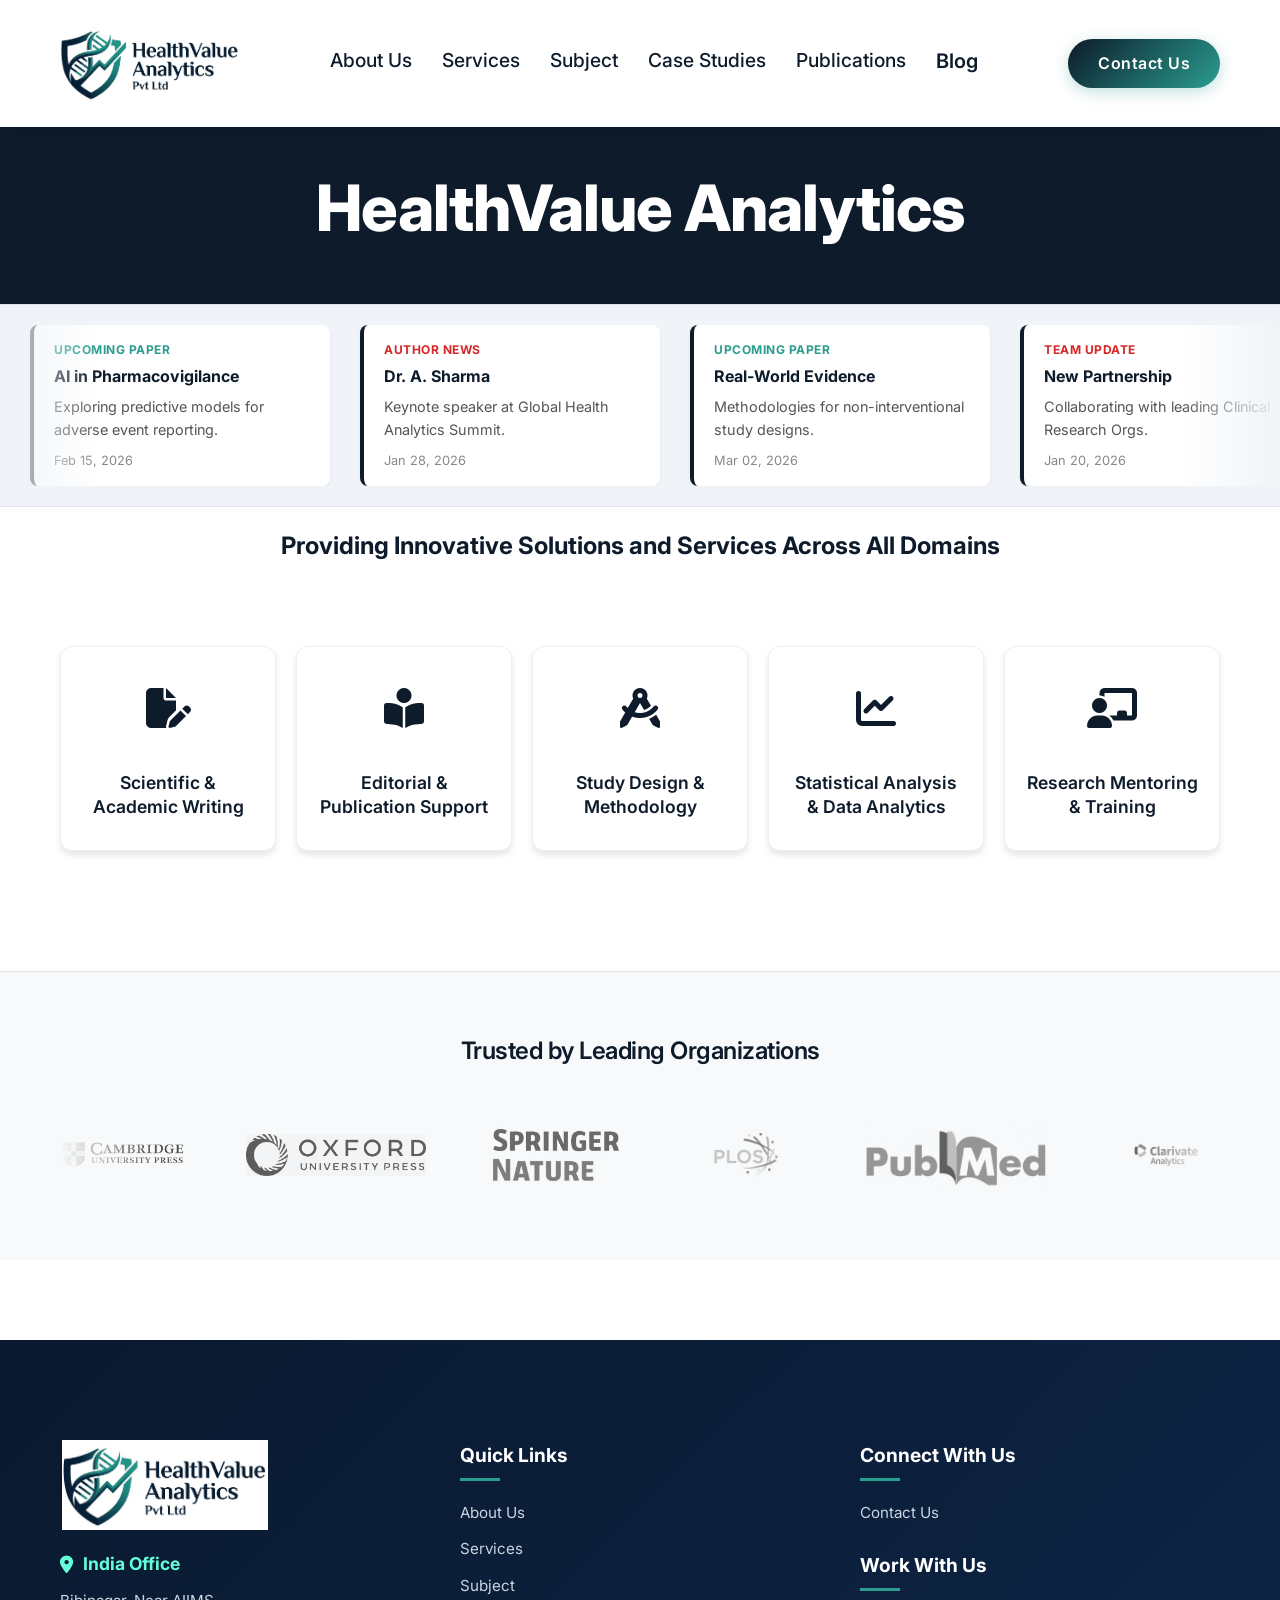
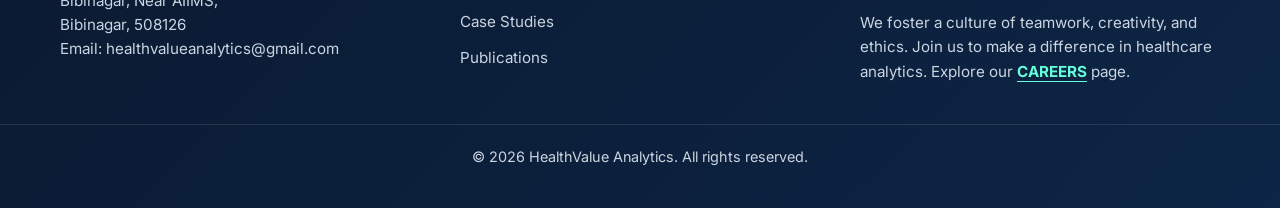
==== index.html @ 7f8b4792 "Initial commit" ====
<!DOCTYPE html>
<html lang="en">
<head>
    <meta charset="UTF-8">
    <meta name="viewport" content="width=device-width, initial-scale=1.0">
    <title>HealthValue Analytics (HVA)</title>
    <link rel="preconnect" href="https://fonts.googleapis.com">
    <link rel="preconnect" href="https://fonts.gstatic.com" crossorigin>
    <link href="https://fonts.googleapis.com/css2?family=Inter:wght@400;500;600;700&display=swap" rel="stylesheet">
    <link rel="stylesheet" href="style.css">
    <!-- Using FontAwesome for icons -->
    <link rel="stylesheet" href="https://cdnjs.cloudflare.com/ajax/libs/font-awesome/6.4.0/css/all.min.css">
</head>
<body>

    <!-- Navigation Bar -->
    <nav class="navbar">
        <div class="container">
            <a href="#" class="logo">
                <img src="logo.png" alt="HealthValue Analytics Pvt Ltd" class="logo-img">
            </a>
            <div class="menu-toggle" id="mobile-menu">
                <span></span>
                <span></span>
                <span></span>
            </div>
            <div class="nav-links">
                <a href="#about-us" id="nav-about">About Us</a>
                <a href="#our-services" id="nav-services">Services</a>
                <a href="#subject-coverage" id="nav-subject">Subject</a>
                <a href="#">Case Studies</a>
                <a href="#">Publications</a>
                <a href="blog.html" class="nav-blog">Blog</a>
            </div>
            <a href="contact.html" class="btn-contact">Contact Us</a>
        </div>
    </nav>

    <!-- Hero Section -->
    <header class="hero">
        <div class="container hero-content">
            <h1>HealthValue Analytics</h1>

        </div>
    </header>

    <!-- Scrolling Updates Marquee -->
    <section class="updates-marquee">
        <div class="marquee-container">
            <div class="marquee-track" id="marquee-track">
                <!-- Items will be dynamically populated by script.js -->
            </div>
        </div>
    </section>

    <!-- Tagline (Moved) -->
    <div class="container" style="text-align: center; margin-top: 20px; margin-bottom: 20px;">
        <h2 class="tagline" style="color: var(--primary-color); font-size: 1.5rem;">Providing Innovative Solutions and Services Across All Domains</h2>
    </div>

    <!-- About Us Section -->
    <section id="about-us" class="about-us">
        <div class="container">
            <div class="about-content">
                <p><strong>HealthValue Analytics</strong> is a leading academic and scientific platform dedicated to advancing excellence in research, healthcare, and evidence-based decision-making. We provide comprehensive writing, editing, and analytical services to researchers, clinicians, academicians, institutions, and industry partners across the globe.</p>
                
                <p>Our mission is to bridge the gap between high-quality research and impactful dissemination. We support the entire research lifecycle—from study conceptualization and protocol development to manuscript preparation, statistical analysis, and successful publication in reputable peer-reviewed journals.</p>
                
                <p>At HealthValue Analytics, we combine scientific rigor with editorial precision. Our multidisciplinary team comprises experienced researchers, medical writers, statisticians, methodologists, and subject-matter experts with strong backgrounds in clinical research, public health, pharmacology, health economics, and biomedical sciences. This enables us to deliver services that are not only technically accurate but also aligned with international ethical, regulatory, and reporting standards.</p>
                
                <p>We are committed to <span class="highlight-text">integrity, transparency, and academic excellence</span>. All our services adhere to globally accepted guidelines such as CONSORT, STROBE, PRISMA, ICMJE, and GCP, ensuring that the work we support meets the highest scientific and ethical benchmarks.</p>

                <h3>What We Do</h3>
                <ul>
                    <li>Academic and scientific writing</li>
                    <li>Manuscript editing and publication support</li>
                    <li>Systematic reviews and meta-analyses</li>
                    <li>Study design, protocol development, and statistical analysis</li>
                    <li>Real-world evidence and health outcomes research</li>
                    <li>Research mentoring and capacity building</li>
                </ul>

                <h3>Our Vision</h3>
                <p>To be a trusted global partner in academic and scientific research, empowering researchers and institutions to generate, communicate, and translate evidence that improves healthcare outcomes and policy.</p>

                <h3>Our Values</h3>
                <ul class="values-list">
                    <li><strong>Scientific Credibility:</strong> Led by experienced researchers and subject-matter experts</li>
                    <li><strong>End-to-End Support:</strong> From study conception to publication and dissemination</li>
                    <li><strong>Global Standards:</strong> Compliance with CONSORT, STROBE, PRISMA, ICMJE, and GCP</li>
                    <li><strong>Customized Solutions:</strong> Tailored services for academia, healthcare, and industry</li>
                    <li><strong>Impact-Driven:</strong> Focused on visibility, quality, and real-world relevance of research</li>
                </ul>

                <p class="closing-statement">HealthValue Analytics stands at the intersection of science, writing, and analytics—transforming data into knowledge and research into meaningful impact.</p>
            </div>
        </div>
    </section>

    </section>

    <!-- Services Section (Hidden by default, reuses about-us styles) -->
    <section id="our-services" class="about-us">
        <div class="container">
            <div class="about-content">
                <p><strong>HealthValue Analytics</strong> delivers integrated scientific, analytical, and editorial solutions to support high-quality research, evidence generation, and impactful dissemination across academia, healthcare, and life sciences.</p>
                
                <hr style="margin: 30px 0; border: 0; border-top: 1px solid #e1e4e8;">

                <h3>Scientific & Academic Writing</h3>
                <ul>
                    <li>Research manuscripts and review articles</li>
                    <li>Systematic reviews and meta-analyses</li>
                    <li>Study protocols, SAPs, and grant writing</li>
                    <li>Abstracts, posters, and presentations</li>
                </ul>

                <hr style="margin: 30px 0; border: 0; border-top: 1px solid #e1e4e8;">

                <h3>Editorial & Publication Support</h3>
                <ul>
                    <li>Scientific and language editing</li>
                    <li>Journal selection and submission support</li>
                    <li>Peer-review response and revisions</li>
                    <li>Compliance with ICMJE, CONSORT, PRISMA, STROBE</li>
                </ul>

                <hr style="margin: 30px 0; border: 0; border-top: 1px solid #e1e4e8;">

                <h3>Study Design & Methodology</h3>
                <ul>
                    <li>RCTs and observational study design</li>
                    <li>Sample size and power calculations</li>
                    <li>CRFs and data collection tools</li>
                    <li>Ethics and regulatory documentation</li>
                </ul>

                <hr style="margin: 30px 0; border: 0; border-top: 1px solid #e1e4e8;">

                <h3>Statistical Analysis & Data Analytics</h3>
                <ul>
                    <li>Clinical and epidemiological analyses</li>
                    <li>Regression, survival, and longitudinal models</li>
                    <li>Data cleaning, validation, and visualization</li>
                    <li>Statistical interpretation and reporting</li>
                </ul>

                <hr style="margin: 30px 0; border: 0; border-top: 1px solid #e1e4e8;">

                <h3>Research Mentoring & Training</h3>
                <ul>
                    <li>Research mentoring and thesis support</li>
                    <li>Academic writing and methodology workshops</li>
                    <li>Statistics and publication strategy training</li>
                </ul>

                <hr style="margin: 30px 0; border: 0; border-top: 1px solid #e1e4e8;">

                <h3>Our Commitment</h3>
                <ul>
                    <li>Scientific rigor and ethical integrity</li>
                    <li>Global standards and regulatory alignment</li>
                    <li>Tailored, client-focused solutions</li>
                    <li>Evidence with real-world impact</li>
                </ul>

                <p class="closing-statement">HealthValue Analytics partners with researchers and organizations to transform data into credible evidence and informed decisions.</p>
            </div>
        </div>
    </section>

    </section>

    <!-- Subject Coverage Section (Hidden by default, reuses about-us styles) -->
    <section id="subject-coverage" class="about-us">
        <div class="container">
            <div class="about-content">
                <p><strong>Across All Disciplines</strong></p>
                <p>HealthValue Analytics offers comprehensive medical, scientific, and technical writing services across a wide spectrum of disciplines. Our expertise spans both medical and non-medical domains, supporting academic, clinical, regulatory, and industry-focused research and documentation needs.</p>
                
                <p>Our team comprises certified scientific and medical writers, statisticians, and subject-matter experts with multidisciplinary backgrounds in life sciences, medicine, engineering, computer science, and emerging technologies. Specialists with deep therapeutic and domain-specific expertise are involved at every stage of the project lifecycle, ensuring scientific accuracy, regulatory compliance, and clarity of communication.</p>

                <hr style="margin: 30px 0; border: 0; border-top: 1px solid #e1e4e8;">

                <h3 style="text-align: center; font-size: 1.8rem; margin-bottom: 40px;">Disciplines We Cover</h3>

                <h3>Life Sciences & Biotechnology</h3>
                <ul>
                    <li>Animal Science</li>
                    <li>Agriculture & Agrotechnology</li>
                    <li>Biotechnology</li>
                    <li>Biomolecular Engineering</li>
                    <li>Bioengineering</li>
                    <li>Biomaterials & Biopolymers</li>
                    <li>Biophysics</li>
                    <li>Biochemistry</li>
                    <li>Cell Biology</li>
                    <li>Genomics & Glycobiology</li>
                    <li>Enzymes & Biocatalysts</li>
                    <li>Protein Engineering & Peptides</li>
                    <li>Tissue Engineering</li>
                    <li>Nanobiotechnology</li>
                    <li>Nutraceuticals</li>
                    <li>Biomonitoring</li>
                </ul>

                <hr style="margin: 30px 0; border: 0; border-top: 1px solid #e1e4e8;">

                <h3>Medical & Clinical Sciences</h3>
                <ul>
                    <li>Medicine & Life Sciences</li>
                    <li>Cardiology & Cardiovascular Biology</li>
                    <li>Cancer Research</li>
                    <li>Neurology & Neuroscience</li>
                    <li>Psychiatry & Psychology</li>
                    <li>Public Health</li>
                    <li>Dermatology</li>
                    <li>Diabetology</li>
                    <li>Gynecology</li>
                    <li>Dentistry</li>
                    <li>Surgery</li>
                    <li>Radiology & Medical Imaging</li>
                    <li>Medical Animation & Imaging Techniques</li>
                </ul>

                <hr style="margin: 30px 0; border: 0; border-top: 1px solid #e1e4e8;">

                <h3>Pharmaceutical & Chemical Sciences</h3>
                <ul>
                    <li>Pharmaceuticals</li>
                    <li>Medicinal & Pharmaceutical Chemistry</li>
                    <li>Medicinal Chemistry</li>
                    <li>Drug Delivery Systems</li>
                    <li>Nuclear Chemistry</li>
                    <li>Cosmeceuticals</li>
                </ul>

                <hr style="margin: 30px 0; border: 0; border-top: 1px solid #e1e4e8;">

                <h3>Engineering & Technology</h3>
                <ul>
                    <li>Biomedical Engineering</li>
                    <li>Chemical Engineering</li>
                    <li>Ceramic Engineering</li>
                    <li>Material Science</li>
                    <li>Molecular Engineering</li>
                    <li>Production Engineering</li>
                    <li>Nuclear Engineering</li>
                    <li>Optics & Electronics</li>
                    <li>Robotics</li>
                    <li>Sensor Technology</li>
                </ul>

                <hr style="margin: 30px 0; border: 0; border-top: 1px solid #e1e4e8;">

                <h3>Computing, Data & Digital Technologies</h3>
                <ul>
                    <li>Computer Science</li>
                    <li>Algorithms</li>
                    <li>Big Data & Hadoop</li>
                    <li>Data Mining</li>
                    <li>Biostatistical Programming</li>
                    <li>Bioinformatics & Biocomputing</li>
                    <li>Cloud Computing</li>
                    <li>Machine Learning</li>
                    <li>Internet of Things (IoT)</li>
                    <li>Augmented Reality</li>
                    <li>E-Learning</li>
                </ul>

                <hr style="margin: 30px 0; border: 0; border-top: 1px solid #e1e4e8;">

                <h3>Environmental, Food & Forensic Sciences</h3>
                <ul>
                    <li>Environmental Science</li>
                    <li>Food Science & Food Processing</li>
                    <li>Forensics</li>
                </ul>
            </div>
        </div>
    </section>

    <!-- Services Section (Grid) -->
    <section class="services">
        <div class="container">
            <div class="services-grid" id="services-grid">
                <!-- Card 1 -->
                <div class="service-card" data-service="1">
                    <div class="icon-box">
                        <i class="fa-solid fa-file-pen"></i>
                    </div>
                    <h3>Scientific & Academic Writing</h3>
                </div>
                <!-- Card 2 -->
                <div class="service-card" data-service="2">
                    <div class="icon-box">
                        <i class="fa-solid fa-book-open-reader"></i>
                    </div>
                    <h3>Editorial & Publication Support</h3>
                </div>
                <!-- Card 3 -->
                <div class="service-card" data-service="3">
                    <div class="icon-box">
                        <i class="fa-solid fa-compass-drafting"></i>
                    </div>
                    <h3>Study Design & Methodology</h3>
                </div>
                <!-- Card 4 -->
                <div class="service-card" data-service="4">
                    <div class="icon-box">
                        <i class="fa-solid fa-chart-line"></i>
                    </div>
                    <h3>Statistical Analysis & Data Analytics</h3>
                </div>
                <!-- Card 5 -->
                <div class="service-card" data-service="5">
                    <div class="icon-box">
                        <i class="fa-solid fa-chalkboard-user"></i>
                    </div>
                    <h3>Research Mentoring & Training</h3>
                </div>
            </div>

            <!-- Service Details Section (Expandable) -->
            <div id="service-details-container" class="service-details-container">
                <div class="service-content-wrapper" id="service-content">
                    <!-- Content will be injected here via JavaScript -->
                    <div class="placeholder-text">Select a service above to view details.</div>
                </div>
            </div>
        </div>
    </section>





    <!-- Partners & Collaborators Marquee -->
    <section class="partners-marquee">
        <div class="container">
            <h3>Trusted by Leading Organizations</h3>
            <div class="partners-container">
                <div class="partners-track">
                    <!-- Original Set -->
                    <div class="partner-logo"><img src="partners/partner_01.jpg" alt="Partner 1"></div>
                    <div class="partner-logo"><img src="partners/partner_02.jpg" alt="Partner 2"></div>
                    <div class="partner-logo"><img src="partners/partner_03.jpg" alt="Partner 3"></div>
                    <div class="partner-logo"><img src="partners/partner_04.jpg" alt="Partner 4"></div>
                    <div class="partner-logo"><img src="partners/partner_05.png" alt="Partner 5"></div>
                    <div class="partner-logo"><img src="partners/partner_06.jpg" alt="Partner 6"></div>
                    <div class="partner-logo"><img src="partners/partner_07.png" alt="Partner 7"></div>
                    <div class="partner-logo"><img src="partners/partner_08.jpg" alt="Partner 8"></div>
                    <div class="partner-logo"><img src="partners/partner_09.jpg" alt="Partner 9"></div>
                    <div class="partner-logo"><img src="partners/partner_10.png" alt="Partner 10"></div>
                    <div class="partner-logo"><img src="partners/partner_11.png" alt="Partner 11"></div>
                    <div class="partner-logo"><img src="partners/partner_12.png" alt="Partner 12"></div>
                    <div class="partner-logo"><img src="partners/partner_13.jpg" alt="Partner 13"></div>
                    <div class="partner-logo"><img src="partners/partner_14.jpg" alt="Partner 14"></div>
                    
                    <!-- Duplicated Set for Infinite Scroll -->
                    <div class="partner-logo"><img src="partners/partner_01.jpg" alt="Partner 1"></div>
                    <div class="partner-logo"><img src="partners/partner_02.jpg" alt="Partner 2"></div>
                    <div class="partner-logo"><img src="partners/partner_03.jpg" alt="Partner 3"></div>
                    <div class="partner-logo"><img src="partners/partner_04.jpg" alt="Partner 4"></div>
                    <div class="partner-logo"><img src="partners/partner_05.png" alt="Partner 5"></div>
                    <div class="partner-logo"><img src="partners/partner_06.jpg" alt="Partner 6"></div>
                    <div class="partner-logo"><img src="partners/partner_07.png" alt="Partner 7"></div>
                    <div class="partner-logo"><img src="partners/partner_08.jpg" alt="Partner 8"></div>
                    <div class="partner-logo"><img src="partners/partner_09.jpg" alt="Partner 9"></div>
                    <div class="partner-logo"><img src="partners/partner_10.png" alt="Partner 10"></div>
                    <div class="partner-logo"><img src="partners/partner_11.png" alt="Partner 11"></div>
                    <div class="partner-logo"><img src="partners/partner_12.png" alt="Partner 12"></div>
                    <div class="partner-logo"><img src="partners/partner_13.jpg" alt="Partner 13"></div>
                    <div class="partner-logo"><img src="partners/partner_14.jpg" alt="Partner 14"></div>
                </div>
            </div>
        </div>
    </section>

    <!-- Footer Section (Simplified) -->
    <footer class="footer" id="contact-info">
        <div class="container footer-grid">
            <!-- Column 1: Company Info -->
            <div class="footer-col">
                <div class="footer-logo">
                    <img src="logo.png" alt="HealthValue Analytics Pvt Ltd" class="logo-img-footer">
                </div>
                <div class="office-info">
                    <h4><i class="fa-solid fa-location-dot"></i> India Office</h4>
                    <p>
                        Bibinagar, Near AIIMS,<br>
                        Bibinagar, 508126<br>
                        Email: <a href="mailto:healthvalueanalytics@gmail.com" class="footer-email">healthvalueanalytics@gmail.com</a>
                    </p>
                </div>
            </div>

            <!-- Column 2: Quick Links -->
            <div class="footer-col">
                <h3>Quick Links</h3>
                <ul class="footer-links">
                    <li><a href="#about-us">About Us</a></li>
                    <li><a href="#our-services">Services</a></li>
                    <li><a href="#subject-coverage">Subject</a></li>
                    <li><a href="#">Case Studies</a></li>
                    <li><a href="#">Publications</a></li>
                </ul>
            </div>

            <!-- Column 3: Connect -->
            <div class="footer-col">
                <h3>Connect With Us</h3>
                <ul class="footer-links">
                    <li><a href="contact.html">Contact Us</a></li>
                </ul>
                <div class="work-with-us">
                    <h3>Work With Us</h3>
                    <p>
                        We foster a culture of teamwork, creativity, and ethics. Join us to make a difference in healthcare analytics.
                        Explore our <a href="careers.html" class="career-link">CAREERS</a> page.
                    </p>
                </div>
            </div>
        </div>
        <div class="footer-bottom">
            <p>&copy; 2026 HealthValue Analytics. All rights reserved.</p>
        </div>
    </footer>

    <!-- Enquiry Modal -->
    <div id="enquire-modal" class="modal-overlay">
        <div class="modal-content">
            <button class="modal-close"><i class="fa-solid fa-xmark"></i></button>
            <h2>Send Us Your Enquiry</h2>
            <form id="enquiry-form">
                <div class="form-row">
                    <input type="text" placeholder="Full Name" required>
                    <input type="email" placeholder="Email Address" required>
                </div>
                <div class="form-row">
                    <input type="tel" placeholder="Phone">
                    <input type="text" placeholder="Subject">
                </div>
                <textarea placeholder="Your Message" rows="5" required></textarea>
                <button type="submit" class="btn-submit">Send Message</button>
            </form>
        </div>
    </div>

    <script src="script.js"></script>
</body>
</html>
---- style.css ----
html {
    scroll-behavior: smooth;
}

:root {
    --primary-color: #0d1b2a; /* Dark Navy Blue */
    --secondary-color: #1b263b; /* Lighter Navy */
    --accent-color: #415a77; /* Soft Blue Grey */
    --highlight-color: #778da9; /* Light Blue Grey */
    --light-bg: #e0e1dd; /* Off-White/Grey */
    --white: #ffffff;
    --text-dark: #333333;
    --text-light: #f0f0f0;
    --shadow: 0 4px 6px rgba(0, 0, 0, 0.1);
    --shadow-hover: 0 10px 15px rgba(0, 0, 0, 0.15);
    --transition: all 0.3s ease;
}

* {
    margin: 0;
    padding: 0;
    box-sizing: border-box;
}

html {
    scroll-behavior: smooth;
}

body {
    font-family: 'Inter', sans-serif;
    background-color: var(--white);
    color: var(--text-dark);
    line-height: 1.6;
}

.container {
    max-width: 1200px;
    margin: 0 auto;
    padding: 0 20px;
}

/* Navbar */
.navbar {
    background-color: rgba(255, 255, 255, 0.95); /* Slight transparency */
    backdrop-filter: blur(10px); /* Glassmorphism effect */
    padding: 1.5rem 0; /* More spacious */
    box-shadow: 0 4px 20px rgba(0,0,0,0.05); /* Softer, deeper shadow */
    position: sticky; /* Keep sticky for easy navigation access */
    top: 0;
    z-index: 1000;
}

.navbar .container {
    display: flex;
    justify-content: space-between;
    align-items: center;
}

.logo {
    display: flex;
    align-items: center;
    padding: 0;
    /* height: 60px; Removed fixed height for new logo */
    /* overflow: hidden; Removed overflow for new logo */
}

.logo-img {
    height: auto;
    width: 180px; /* Width set to 180px as requested */
    object-fit: contain;
    /* transform: scale(1.35); Removed scale for new logo */
    /* transform-origin: center; */
}

.nav-links {
    display: flex;
    gap: 30px;
}

.nav-links a {
    text-decoration: none;
    color: var(--primary-color);
    font-weight: 500;
    font-size: 1.2rem; /* Increased size for all */
    transition: var(--transition);
    position: relative;
    padding-bottom: 5px;
}

.nav-links a::after {
    content: '';
    position: absolute;
    width: 0;
    height: 2px;
    bottom: 0;
    left: 0;
    background-color: #2a9d8f; /* Teal accent */
    transition: width 0.3s ease;
}

.nav-links a:hover {
    color: #2a9d8f;
}

.nav-links a:hover::after {
    width: 100%;
}

.nav-links .nav-blog {
    font-size: 1.25rem;
    font-weight: 600;
}

.btn-contact {
    background: linear-gradient(135deg, var(--primary-color) 0%, #2a9d8f 100%);
    color: var(--white);
    padding: 12px 30px;
    border-radius: 50px;
    text-decoration: none;
    font-weight: 600;
    transition: all 0.3s ease;
    box-shadow: 0 4px 15px rgba(42, 157, 143, 0.3);
    letter-spacing: 0.5px;
}


.btn-contact:hover {
    transform: translateY(-2px);
    box-shadow: 0 8px 25px rgba(42, 157, 143, 0.4);
    filter: brightness(1.1);
}

/* Mobile Menu Toggle */
.menu-toggle {
    display: none;
    flex-direction: column;
    justify-content: space-between;
    width: 30px;
    height: 21px;
    cursor: pointer;
    z-index: 1001;
}

.menu-toggle span {
    display: block;
    height: 3px;
    width: 100%;
    background-color: var(--primary-color);
    border-radius: 3px;
    transition: all 0.3s ease;
}

/* Mobile Nav Styles */
@media (max-width: 768px) {
    .menu-toggle {
        display: flex;
    }

    .nav-links {
        position: absolute;
        top: 100%;
        left: 0;
        width: 100%;
        background-color: rgba(255, 255, 255, 0.98);
        flex-direction: column;
        align-items: center;
        padding: 20px 0;
        box-shadow: 0 10px 20px rgba(0,0,0,0.1);
        clip-path: polygon(0 0, 100% 0, 100% 0, 0 0); /* Hidden by default */
        transition: clip-path 0.4s ease-in-out;
        gap: 20px;
    }

    .nav-links.active {
        clip-path: polygon(0 0, 100% 0, 100% 100%, 0 100%); /* Visible */
    }

    .nav-links a {
        font-size: 1.1rem;
    }

    .navbar .btn-contact {
        display: none; /* Hide button in header, maybe move inside menu if needed, or keep. For now hiding to save space optionally, or we can keep it. Let's keep it visible but maybe smaller? actually usually simple is better. Let's hide it in header and rely on a link in menu or just keep simple. Wait, user probably wants it. Let's keep it but maybe position differently or just let flex handle it. */
        /* Actually, in mobile view, often the CTA is kept or moved. Let's just adjust flex. */
        display: none; 
    }
    
    /* Add CTA inside menu for mobile if needed, or just let user scroll to footer. 
       Let's actually MAKE IT VISIBLE in the menu. We will need to add it to HTML in the menu part or just styling.
       For now, let's keep simple: Standard links in menu. */
}

/* Hero Section */
.hero {
    background-color: var(--primary-color);
    color: var(--white);
    padding: 30px 0 30px;
    text-align: center;
}

.hero-content {
    display: flex;
    flex-direction: column;
    gap: 10px;
}

.hero h1 {
    font-size: 4rem; /* Larger main title */
    font-weight: 800;
    margin-bottom: 15px; /* Space between title and subtitle */
    letter-spacing: -1px;
}

.hero .tagline {
    font-size: 1.5rem; /* Smaller subtitle */
    font-weight: 400; /* Lighter weight */
    text-align: center;
    color: var(--highlight-color); /* Lighter color for hierarchy */
    max-width: 800px;
    margin: 0 auto;
}

/* Services Section */
.services {
    padding: 60px 0 80px;
    background-color: var(--white);
    /* margin-top: -50px; Removed overlap for cleaner interactive flow */
}

.services-grid {
    display: grid;
    grid-template-columns: repeat(5, 1fr);
    gap: 20px;
    margin-bottom: 40px;
}

.service-card {
    background-color: var(--white);
    padding: 30px 20px;
    border-radius: 12px;
    box-shadow: var(--shadow);
    text-align: center;
    transition: var(--transition);
    border: 1px solid #f0f0f0;
    display: flex;
    flex-direction: column;
    align-items: center;
    gap: 20px;
    cursor: pointer;
    position: relative;
    overflow: hidden;
}

.service-card:hover {
    transform: translateY(-5px);
    box-shadow: var(--shadow-hover);
    border-color: var(--accent-color);
}

/* Active State */
.service-card.active {
    background-color: var(--primary-color);
    color: var(--white);
    transform: translateY(-5px);
    box-shadow: var(--shadow-hover);
    border-color: var(--primary-color);
}

.service-card.active .icon-box {
    color: var(--white);
}

.service-card.active h3 {
    color: var(--white);
}

/* Triangle indicator for active card */
.service-card.active::after {
    content: '';
    position: absolute;
    bottom: -10px;
    left: 50%;
    transform: translateX(-50%);
    border-width: 10px 10px 0;
    border-style: solid;
    border-color: var(--primary-color) transparent transparent transparent;
    display: block;
}

.icon-box {
    font-size: 2.5rem;
    color: var(--primary-color);
    margin-bottom: 10px;
    transition: var(--transition);
}

.service-card h3 {
    font-size: 1.1rem;
    font-weight: 600;
    color: var(--primary-color);
    line-height: 1.4;
    transition: var(--transition);
}

/* Service Details Section */
.service-details-container {
    background-color: #f8f9fa;
    border-radius: 15px;
    overflow: hidden;
    max-height: 0;
    opacity: 0;
    transition: all 0.5s ease-in-out;
    box-shadow: inset 0 2px 6px rgba(0,0,0,0.05);
}

.service-details-container.open {
    max-height: 800px; /* Arbitrary large height to allow expansion */
    opacity: 1;
    margin-top: 20px;
    padding: 40px;
    border: 1px solid #e0e0e0;
}

.service-content-wrapper {
    transition: opacity 0.3s ease;
}

.details-inner {
    text-align: center;
    max-width: 800px;
    margin: 0 auto;
}

.details-inner h2 {
    font-size: 2rem;
    color: var(--primary-color);
    margin-bottom: 20px;
}

.details-inner p {
    font-size: 1.1rem;
    color: #555;
    margin-bottom: 30px;
    line-height: 1.8;
}

.feature-list {
    list-style: none;
    display: grid;
    grid-template-columns: repeat(2, 1fr); /* 2 columns for list */
    gap: 15px;
    text-align: left;
    margin: 0 auto 40px;
    max-width: 700px;
}

.feature-list li {
    font-size: 1rem;
    color: var(--text-dark);
    display: flex;
    align-items: center;
    gap: 10px;
}

.feature-list li i {
    color: #2a9d8f; /* Teal/Green for checks */
    font-size: 1.2rem;
}

.btn-enquire {
    display: inline-block;
    background-color: var(--primary-color);
    color: var(--white);
    padding: 15px 40px;
    font-size: 1.1rem;
    font-weight: 600;
    border-radius: 50px;
    text-decoration: none;
    transition: var(--transition);
    box-shadow: 0 4px 10px rgba(13, 27, 42, 0.3);
}

.btn-enquire:hover {
    background-color: #2a9d8f; /* Teal on hover */
    transform: translateY(-3px);
    box-shadow: 0 6px 15px rgba(42, 157, 143, 0.4);
}

.placeholder-text {
    text-align: center;
    color: #999;
    font-size: 1.2rem;
    padding: 20px;
    font-style: italic;
}

/* Responsive Design */
@media (max-width: 1024px) {
    .services-grid {
        grid-template-columns: repeat(3, 1fr);
    }
}

@media (max-width: 768px) {
    .services-grid {
        grid-template-columns: repeat(2, 1fr);
    }

    .feature-list {
        grid-template-columns: 1fr;
    }

    .service-details-container.open {
        padding: 30px 20px;
    }
}

@media (max-width: 480px) {
    .services-grid {
        grid-template-columns: 1fr;
    }
    
    .hero .tagline {
        font-size: 1.5rem;
    }
    
    .details-inner h2 {
        font-size: 1.5rem;
    }
}

/* Scrolling Updates Marquee */
.updates-marquee {
    background-color: #f0f4f8; /* Light distinct background */
    padding: 20px 0;
    overflow: hidden;
    border-top: 1px solid #e1e4e8;
    border-bottom: 1px solid #e1e4e8;
    position: relative;
    /* margin-top managed by footer top margin, but keeping section flow natural */
}

.marquee-container {
    max-width: 100%;
    margin: 0 auto;
    overflow: hidden;
    white-space: nowrap;
    position: relative;
}

.marquee-container::before,
.marquee-container::after {
    /* Fades on the edges */
    content: '';
    position: absolute;
    top: 0;
    height: 100%;
    width: 100px;
    z-index: 2;
    pointer-events: none;
}

.marquee-container::before {
    left: 0;
    background: linear-gradient(to right, #f0f4f8, transparent);
}

.marquee-container::after {
    right: 0;
    background: linear-gradient(to left, #f0f4f8, transparent);
}

.marquee-track {
    display: inline-flex;
    gap: 30px;
    animation: scroll-left 25s linear infinite;
    padding-left: 30px; /* Initial offset */
}

.marquee-track:hover {
    animation-play-state: paused; /* Pause on hover */
}

@keyframes scroll-left {
    0% {
        transform: translateX(0);
    }
    100% {
        /* Move by 50% because content is duplicated, creating seamless loop */
        /* Exact calculation depends on width, but -50% of track width usually works if items are identical halves */
        /* Alternatively, moving by a fixed visual chunk. simpler is usually -50% if duplicated 1x */
        transform: translateX(-50%);
    }
}

.update-card {
    background-color: var(--white);
    padding: 15px 20px;
    border-radius: 8px;
    box-shadow: 0 2px 4px rgba(0,0,0,0.05);
    min-width: 300px;
    text-decoration: none;
    color: var(--text-dark);
    display: flex;
    flex-direction: column;
    gap: 5px;
    transition: transform 0.2s, box-shadow 0.2s;
    border-left: 4px solid var(--primary-color);
}

.update-card:hover {
    transform: translateY(-2px);
    box-shadow: 0 4px 8px rgba(0,0,0,0.1);
    background-color: #fff;
}

.update-type {
    font-size: 0.75rem;
    font-weight: 700;
    text-transform: uppercase;
    letter-spacing: 0.5px;
}

.update-type.paper {
    color: #2a9d8f;
}

.update-type.news {
    color: #d62828; /* Different color for news */
}

.update-card h4 {
    font-size: 1rem;
    font-weight: 700;
    color: var(--primary-color);
    margin: 0;
    white-space: normal; /* Allow title to wrap if needed, though card is wide */
}

.update-card p {
    font-size: 0.9rem;
    color: #555;
    margin: 0;
    white-space: normal;
    display: -webkit-box;
    -webkit-line-clamp: 2; /* Limit description lines */
    line-clamp: 2; /* Standard property */
    -webkit-box-orient: vertical;
    overflow: hidden;
}

.update-date {
    font-size: 0.8rem;
    color: #888;
    margin-top: 5px;
}

/* Enquiry Modal */
.modal-overlay {
    position: fixed;
    top: 0;
    left: 0;
    width: 100%;
    height: 100%;
    background-color: rgba(0, 0, 0, 0.6); /* Semi-transparent backdrop */
    z-index: 2000; /* Above everything */
    display: flex;
    justify-content: center;
    align-items: center;
    opacity: 0;
    visibility: hidden;
    transition: all 0.3s ease;
}

.modal-overlay.open {
    opacity: 1;
    visibility: visible;
}

.modal-content {
    background-color: var(--white);
    padding: 40px;
    border-radius: 12px;
    width: 90%;
    max-width: 700px;
    position: relative;
    transform: translateY(20px);
    transition: transform 0.3s ease;
    box-shadow: 0 10px 25px rgba(0,0,0,0.2);
}

.modal-overlay.open .modal-content {
    transform: translateY(0);
}

.modal-close {
    position: absolute;
    top: 15px;
    right: 20px;
    background: none;
    border: none;
    font-size: 1.5rem;
    color: #888;
    cursor: pointer;
    transition: color 0.3s;
}

.modal-close:hover {
    color: var(--primary-color);
}

.modal-content h2 {
    color: var(--primary-color);
    font-size: 2rem;
    margin-bottom: 30px;
    text-align: center;
    font-weight: 800;
}

.enquiry-form {
    display: flex;
    flex-direction: column;
    gap: 20px;
}

.form-row {
    display: grid;
    grid-template-columns: 1fr 1fr;
    gap: 20px;
    margin-bottom: 20px;
}

input, textarea {
    width: 100%;
    padding: 12px 15px;
    border: 1px solid #ddd;
    border-radius: 6px;
    font-size: 1rem;
    font-family: inherit;
    outline: none;
    transition: border-color 0.3s;
}

input:focus, textarea:focus {
    border-color: #2a9d8f; /* Focus color */
}

input::placeholder, textarea::placeholder {
    color: #999;
}

.btn-submit {
    background-color: #0e7490; /* Teal/Blue */
    color: white;
    padding: 12px 30px;
    border: none;
    border-radius: 50px;
    font-size: 1.1rem;
    font-weight: 600;
    cursor: pointer;
    transition: background-color 0.3s;
    margin-top: 10px;
    display: inline-block;
}

.btn-submit:hover {
    background-color: #155e75;
}

/* Modal Responsive */
@media (max-width: 768px) {
    .form-row {
        grid-template-columns: 1fr;
        gap: 15px;
        margin-bottom: 15px;
    }
    
    .modal-content {
        padding: 30px 20px;
    }
    
    .modal-content h2 {
        font-size: 1.5rem;
    }
}
.footer {
    background: linear-gradient(135deg, #0a192f 0%, #0d2546 100%); /* Deep Navy Gradient */
    color: var(--white);
    padding: 60px 0 20px; /* Reduced bottom padding */
    margin-top: 80px;
    font-size: 0.95rem;
}

.footer-grid {
    display: grid;
    grid-template-columns: repeat(3, 1fr);
    gap: 40px;
}

.footer-col h3 {
    font-size: 1.2rem;
    margin-bottom: 20px;
    position: relative;
    padding-bottom: 10px;
    color: var(--white);
}

.footer-col h3::after {
    content: '';
    position: absolute;
    left: 0;
    bottom: 0;
    width: 40px;
    height: 3px;
    background-color: #2a9d8f; /* Teal accent */
}

.footer-logo {
    margin-bottom: 20px;
}

.logo-img-footer {
    height: 90px;
    width: auto;
    object-fit: contain;
    margin-left: 0; 
    transform: translateX(-75px); /* Adjusted left shift */
}

.office-info h4 {
    color: #64ffda; /* Teal highlight */
    margin-bottom: 10px;
    display: flex;
    align-items: center;
    gap: 10px;
    font-size: 1.1rem;
}

.office-info p, .office-info .footer-email {
    line-height: 1.6;
    color: #cbd5e1; /* Light grey text */
    text-decoration: none;
}

.footer-links {
    list-style: none;
}

.footer-links li {
    margin-bottom: 12px;
}

.footer-links a {
    color: #cbd5e1;
    text-decoration: none;
    transition: var(--transition);
    display: inline-block;
}

.footer-links a:hover {
    color: #64ffda;
    transform: translateX(5px);
}

.work-with-us {
    margin-top: 25px;
}

.work-with-us p {
    color: #cbd5e1;
    line-height: 1.6;
}

.career-link {
    color: #64ffda;
    font-weight: 700;
    text-decoration: none;
    border-bottom: 1px solid #64ffda;
    transition: var(--transition);
}

.career-link:hover {
    color: var(--white);
    border-color: var(--white);
}

/* Footer Responsive */
@media (max-width: 768px) {
    .footer-grid {
        grid-template-columns: 1fr;
        text-align: center;
        gap: 40px;
    }
    
    .footer-col h3::after {
        left: 50%;
        transform: translateX(-50%);
    }

    .office-info h4 {
        justify-content: center;
    }
}

/* Partners Marquee Section */
.partners-marquee {
    padding: 60px 0;
    background-color: #f8f9fa;
    border-top: 1px solid #e1e4e8;
    overflow: hidden;
}

.partners-marquee h3 {
    text-align: center;
    margin-bottom: 40px;
    font-size: 1.5rem;
    color: var(--primary-color);
    font-weight: 600;
    letter-spacing: -0.5px;
}

.partners-container {
    width: 100%;
    overflow: hidden;
    position: relative;
}

.partners-container::before,
.partners-container::after {
    content: "";
    position: absolute;
    top: 0;
    width: 100px; /* Fade width */
    height: 100%;
    z-index: 2;
    pointer-events: none;
}

.partners-container::before {
    left: 0;
    background: linear-gradient(to right, #f8f9fa, transparent);
}

.partners-container::after {
    right: 0;
    background: linear-gradient(to left, #f8f9fa, transparent);
}

.partners-track {
    display: flex;
    gap: 60px; /* Space between logos */
    animation: scroll-partners 30s linear infinite;
    width: max-content; /* Ensure width fits content */
    padding: 10px 0;
}

.partners-track:hover {
    animation-play-state: paused;
}

.partner-logo {
    display: flex;
    align-items: center;
    justify-content: center;
    min-width: 120px;
}

.partner-logo img {
    height: 70px; /* Standardize height */
    width: auto;
    max-width: 180px;
    object-fit: contain;
    filter: grayscale(100%) opacity(0.7);
    transition: all 0.3s ease;
    mix-blend-mode: multiply; /* Helps transparent PNGs sit better on light bg */
}

.partner-logo img:hover {
    filter: grayscale(0%) opacity(1);
    transform: scale(1.1);
}

@keyframes scroll-partners {
    0% {
        transform: translateX(0);
    }
    100% {
        /* Move by -50% assuming the duplicated set matches the original */
        transform: translateX(-50%);
    }
}


    .logo-img-footer {
        margin: 0 auto;
        display: block;
    }


/* About Us Section */
.about-us {
    padding: 60px 0; /* Reduced padding since title is gone */
    background-color: var(--white);
    position: relative;
    display: none; /* Hidden by default */
}

.about-us.open {
    display: block;
    animation: fadeIn 0.5s ease;
}

.section-title {
    font-size: 2.5rem;
    color: var(--primary-color);
    text-align: center;
    margin-bottom: 40px;
    font-weight: 800;
    position: relative;
    padding-bottom: 15px;
}

.section-title::after {
    content: '';
    position: absolute;
    bottom: 0;
    left: 50%;
    transform: translateX(-50%);
    width: 60px;
    height: 4px;
    background-color: #2a9d8f;
    border-radius: 2px;
}

.about-content {
    max-width: 900px;
    margin: 0 auto;
    color: #4a5568;
    font-size: 1.1rem;
    line-height: 1.8;
    text-align: justify; /* Corporate look */
    /* display: none; Removed previous hidden rule */
}

/* Removed .about-content.open as visibility is now on parent */

@keyframes fadeIn {
    from { opacity: 0; transform: translateY(-10px); }
    to { opacity: 1; transform: translateY(0); }
}

.about-content p {
    margin-bottom: 25px;
}

/* Additional Mobile Polish */
@media (max-width: 768px) {
    .hero h1 {
        font-size: 2.5rem;
    }
    
    .hero .tagline {
        font-size: 1.2rem;
        padding: 0 15px;
    }

    .about-content, .contact-section-modern, .careers-form-container {
        padding-left: 15px;
        padding-right: 15px;
    }
    
    .footer-grid {
        gap: 30px;
    }
    
    .map-container iframe {
        height: 300px;
    }
    
    /* Ensure modal fits */
    .modal-content {
        width: 95%;
        margin: 0 10px;
        max-height: 90vh;
        overflow-y: auto;
    }
    
    .navbar .container {
        padding: 0 20px; /* Ensure edge padding */
    }
    
    /* Adjust logo size for mobile */
    .logo-img {
        width: 140px;
    }
}

.about-content strong {
    color: var(--primary-color);
    font-weight: 700;
}

.highlight-text {
    color: #2a9d8f;
    font-weight: 600;
}

/* Responsive adjust for text alignment */
@media (max-width: 768px) {
    .about-content {
        text-align: left;
    }
}

.about-content.collapsed {
    display: none;
}

/* About Us Content Styling Updates */
.about-content h3 {
    color: var(--primary-color);
    font-size: 1.5rem;
    margin-top: 30px;
    margin-bottom: 15px;
    font-weight: 700;
}

.about-content ul {
    list-style: none;
    margin-bottom: 30px;
    padding-left: 20px;
}

.about-content ul li {
    position: relative;
    padding-left: 25px;
    margin-bottom: 10px;
    color: #4a5568;
}

.about-content ul li::before {
    content: '•';
    color: #2a9d8f;
    font-weight: bold;
    position: absolute;
    left: 0;
    font-size: 1.2rem;
    line-height: 1.6;
}

.closing-statement {
    margin-top: 40px;
    font-weight: 600;
    color: var(--primary-color);
    text-align: center;
    font-style: italic;
    font-size: 1.2rem;
    border-top: 1px solid #e2e8f0;
    padding-top: 20px;
}

/* Blog Page Styles */
.blog-hero {
    background: linear-gradient(135deg, var(--secondary-color), var(--primary-color));
    padding: 100px 0 60px;
    text-align: center;
    color: var(--white);
}

.blog-section {
    padding: 60px 0;
    background-color: #f8f9fa;
    min-height: 80vh; /* Increased height since footer is gone */
}

.blog-controls {
    display: flex;
    justify-content: flex-end;
    margin-bottom: 40px;
}

.btn-share-experience {
    background-color: #2a9d8f;
    color: white;
    padding: 12px 25px;
    border: none;
    border-radius: 5px;
    font-weight: 600;
    cursor: pointer;
    transition: var(--transition);
    display: flex;
    align-items: center;
    gap: 8px;
    font-size: 1rem;
    box-shadow: 0 4px 6px rgba(0,0,0,0.1);
}

.btn-share-experience:hover {
    background-color: #21867a;
    transform: translateY(-2px);
    box-shadow: 0 6px 8px rgba(0,0,0,0.15);
}

.blog-grid {
    display: grid;
    grid-template-columns: repeat(auto-fit, minmax(300px, 1fr));
    gap: 30px;
}

/* Modern Contact Us Section */
.contact-section-modern {
    position: relative;
    width: 100%;
    margin-top: 0;
}

.contact-header-bar {
    background-color: var(--secondary-color); /* Dark Blue */
    color: white;
    text-align: center;
    padding: 20px 0;
}

.contact-header-bar h2 {
    margin: 0;
    font-size: 2rem;
    font-weight: 700;
}

.map-container {
    position: relative;
    width: 100%;
    /* Ensure iframe takes space */
}

/* Floating Contact Card */
.floating-contact-card {
    position: absolute;
    bottom: -50px; /* Slight overlap on map bottom, pushing into next section section space */
    left: 50%;
    transform: translateX(-50%);
    width: 90%;
    max-width: 1200px;
    background-color: var(--secondary-color); /* Deep Navy Blue */
    color: white;
    border-radius: 25px;
    box-shadow: 0 10px 30px rgba(0,0,0,0.3);
    display: grid;
    grid-template-columns: repeat(3, 1fr); /* Changed to 3 columns */
    padding: 40px;
    gap: 20px;
    z-index: 10;
}

/* Adjust footer margin to accommodate floating card */
.footer {
    padding-top: 100px; /* Space for the floating card overlap */
}

.contact-col {
    display: flex;
    flex-direction: column;
    align-items: center;
    text-align: center;
}

/* Icons */
.icon-circle {
    width: 60px;
    height: 60px;
    background-color: rgba(42, 157, 143, 0.2); /* Teal with opacity */
    border-radius: 50%;
    display: flex;
    align-items: center;
    justify-content: center;
    margin-bottom: 15px;
    transition: var(--transition);
}

.icon-circle i {
    font-size: 1.5rem;
    color: #2a9d8f; /* Teal */
}

.contact-col:hover .icon-circle {
    background-color: #2a9d8f;
    transform: scale(1.1);
}

.contact-col:hover .icon-circle i {
    color: white;
}

.contact-col h4 {
    font-size: 1.1rem;
    margin-bottom: 10px;
    font-weight: 600;
}

.contact-col p, .contact-col a {
    font-size: 0.95rem;
    color: #cbd5e0; /* Light Gray secondary text */
    line-height: 1.6;
    text-decoration: none;
    transition: var(--transition);
}

.company-name {
    font-weight: 700;
    color: white !important;
    margin-bottom: 5px;
}

.contact-link:hover {
    color: #2a9d8f;
}

.contact-socials {
    display: flex;
    gap: 15px;
    margin-top: 5px;
}

.contact-socials a i {
    font-size: 1.2rem;
    color: white;
    transition: var(--transition);
}

.contact-socials a:hover i {
    color: #2a9d8f;
}

/* Responsive Grid for Floating Card */
@media (max-width: 992px) {
    .floating-contact-card {
        grid-template-columns: repeat(2, 1fr); /* 2 columns on tablet */
        bottom: -100px;
    }
    .footer {
        padding-top: 150px;
    }
}

@media (max-width: 600px) {
    .floating-contact-card {
        grid-template-columns: 1fr; /* Stacked on mobile */
        position: relative;
        bottom: auto;
        left: auto;
        transform: none;
        width: 100%;
        border-radius: 0;
        margin-top: -5px; /* Eliminate gap if any */
    }
    .footer {
        padding-top: 40px;
    }
}

/* Footer Bottom Alignment */
.footer-bottom {
    text-align: center;
    padding: 20px 0;
    border-top: 1px solid rgba(255, 255, 255, 0.1);
    margin-top: 40px;
    width: 100%;
}

.footer-bottom p {
    color: #cbd5e0;
    font-size: 0.9rem;
    margin: 0;
}
/* Careers Page Styles */
.careers-header {
    background-color: var(--secondary-color); /* Dark Blue */
    color: white;
    padding: 120px 0 40px; /* Reduced top padding to account for nav */
    text-align: center;
}

.careers-header h1 {
    font-size: 2.5rem;
    font-weight: 700;
}

.careers-section {
    padding: 60px 0;
    background-color: #ffffff;
    min-height: 60vh;
    display: flex;
    justify-content: center;
}

.careers-form-container {
    max-width: 800px;
    width: 100%;
}

.careers-form-container form {
    display: flex;
    flex-direction: column;
    gap: 20px;
}

.careers-form-container .form-group input[type="text"],
.careers-form-container .form-group input[type="email"],
.careers-form-container .form-group input[type="tel"],
.careers-form-container .form-group textarea {
    width: 100%;
    padding: 12px 15px;
    border: 1px solid #e2e8f0;
    border-radius: 5px;
    font-size: 1rem;
    font-family: inherit;
    color: #4a5568;
    background-color: #f8fafc;
}

.careers-form-container .form-group textarea {
    resize: vertical;
}

.file-upload-group {
    display: flex;
    flex-direction: column;
    gap: 10px;
}

.file-upload-group label {
    font-weight: 500;
    color: #4a5568;
}

.file-input-wrapper input[type="file"] {
    border: 1px solid #e2e8f0;
    padding: 10px;
    border-radius: 5px;
    width: 100%;
    background-color: #f8fafc;
}

.checkbox-group {
    display: flex;
    align-items: center;
    gap: 10px;
}

.checkbox-group input[type="checkbox"] {
    width: 18px;
    height: 18px;
    accent-color: #2a9d8f;
}

.checkbox-group label {
    font-size: 0.95rem;
    color: #4a5568;
}

.btn-submit-career {
    background-color: #2a9d8f; /* Teal */
    color: white;
    padding: 12px 40px;
    border: none;
    border-radius: 25px; /* Rounded pill shape */
    font-weight: 600;
    font-size: 1rem;
    cursor: pointer;
    transition: var(--transition);
    align-self: flex-start; /* Align left */
    margin-top: 10px;
}

.btn-submit-career:hover {
    background-color: #21867a;
    transform: translateY(-2px);
    box-shadow: 0 4px 6px rgba(0,0,0,0.1);
}
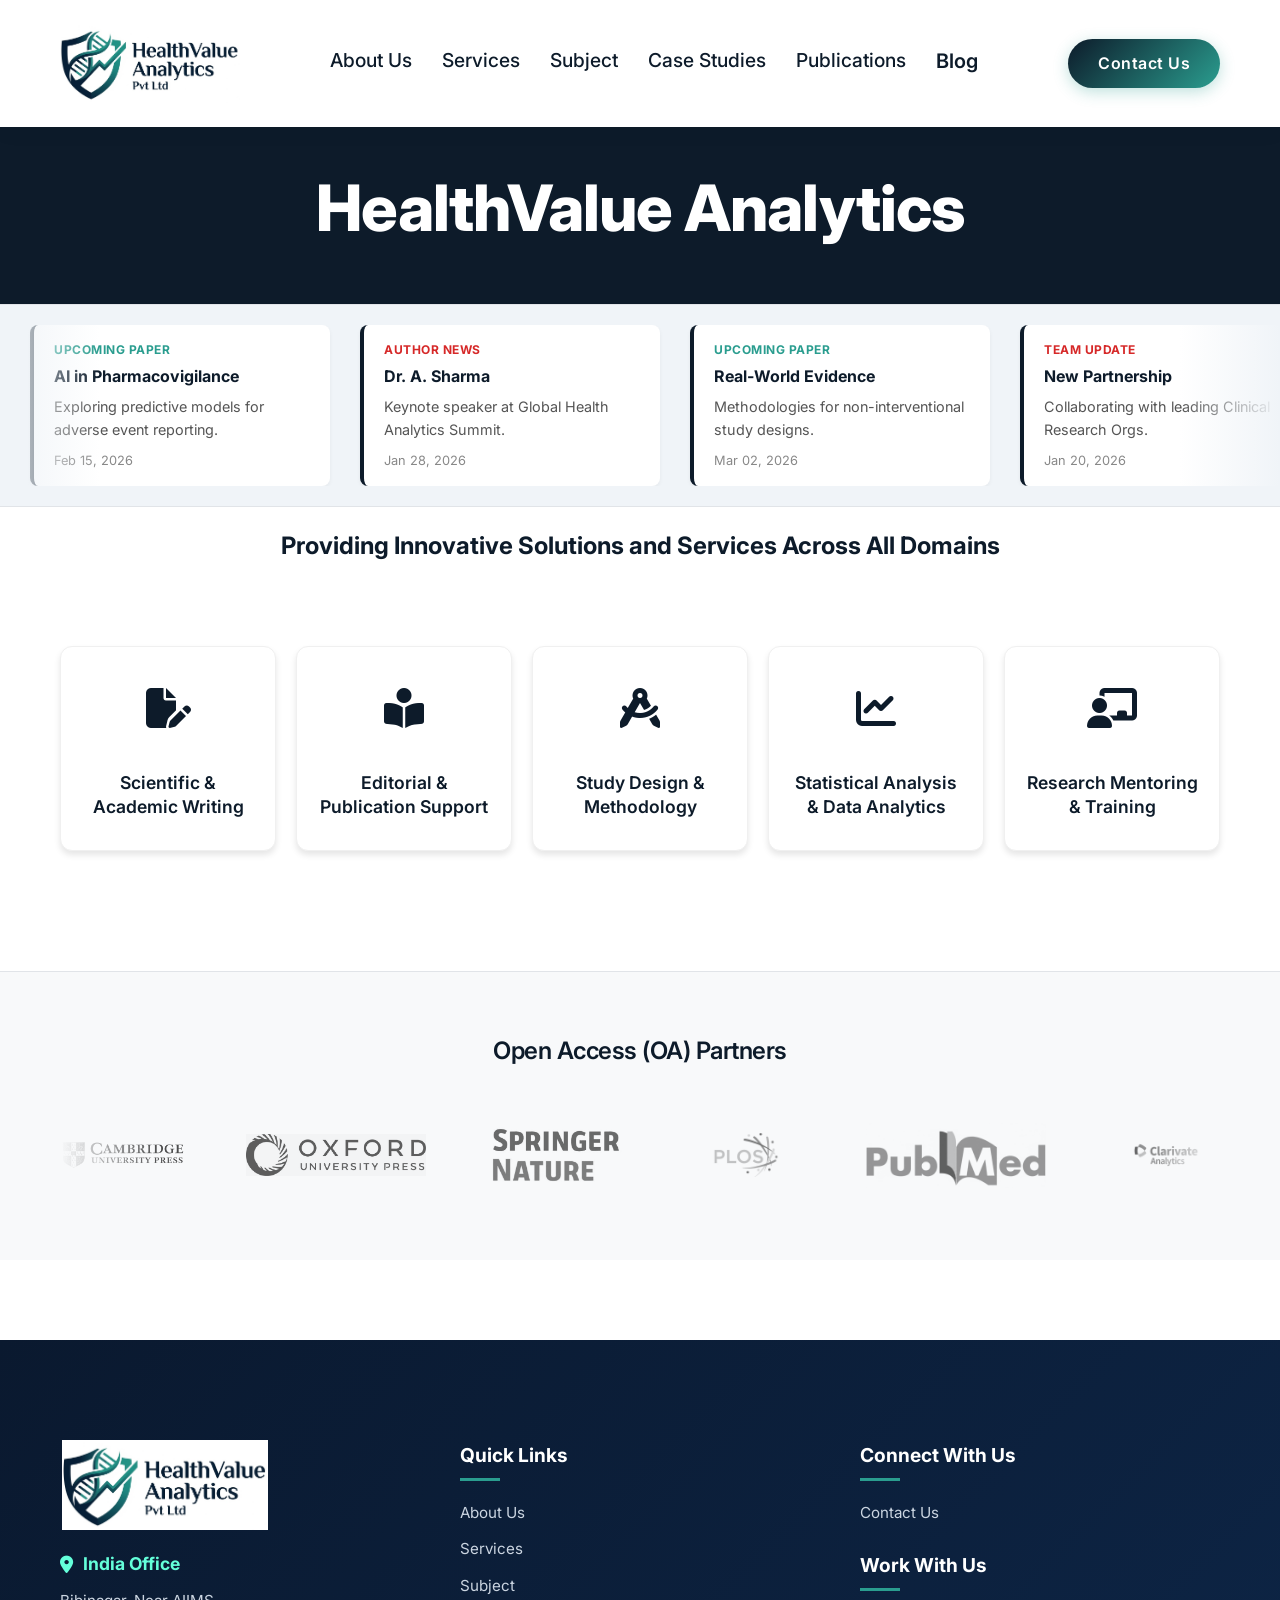
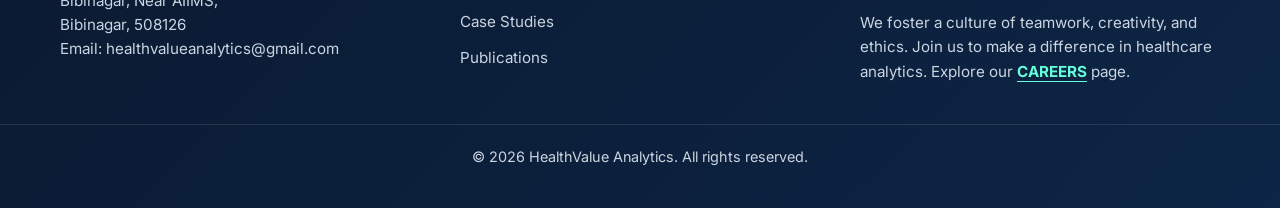
==== commit 9213b928: "Update partners marquee heading text" ====
--- a/index.html
+++ b/index.html
@@ -338,7 +338,7 @@
     <!-- Partners & Collaborators Marquee -->
     <section class="partners-marquee">
         <div class="container">
-            <h3>Trusted by Leading Organizations</h3>
+            <h3>Open Access (OA) Partners</h3>
             <div class="partners-container">
                 <div class="partners-track">
                     <!-- Original Set -->
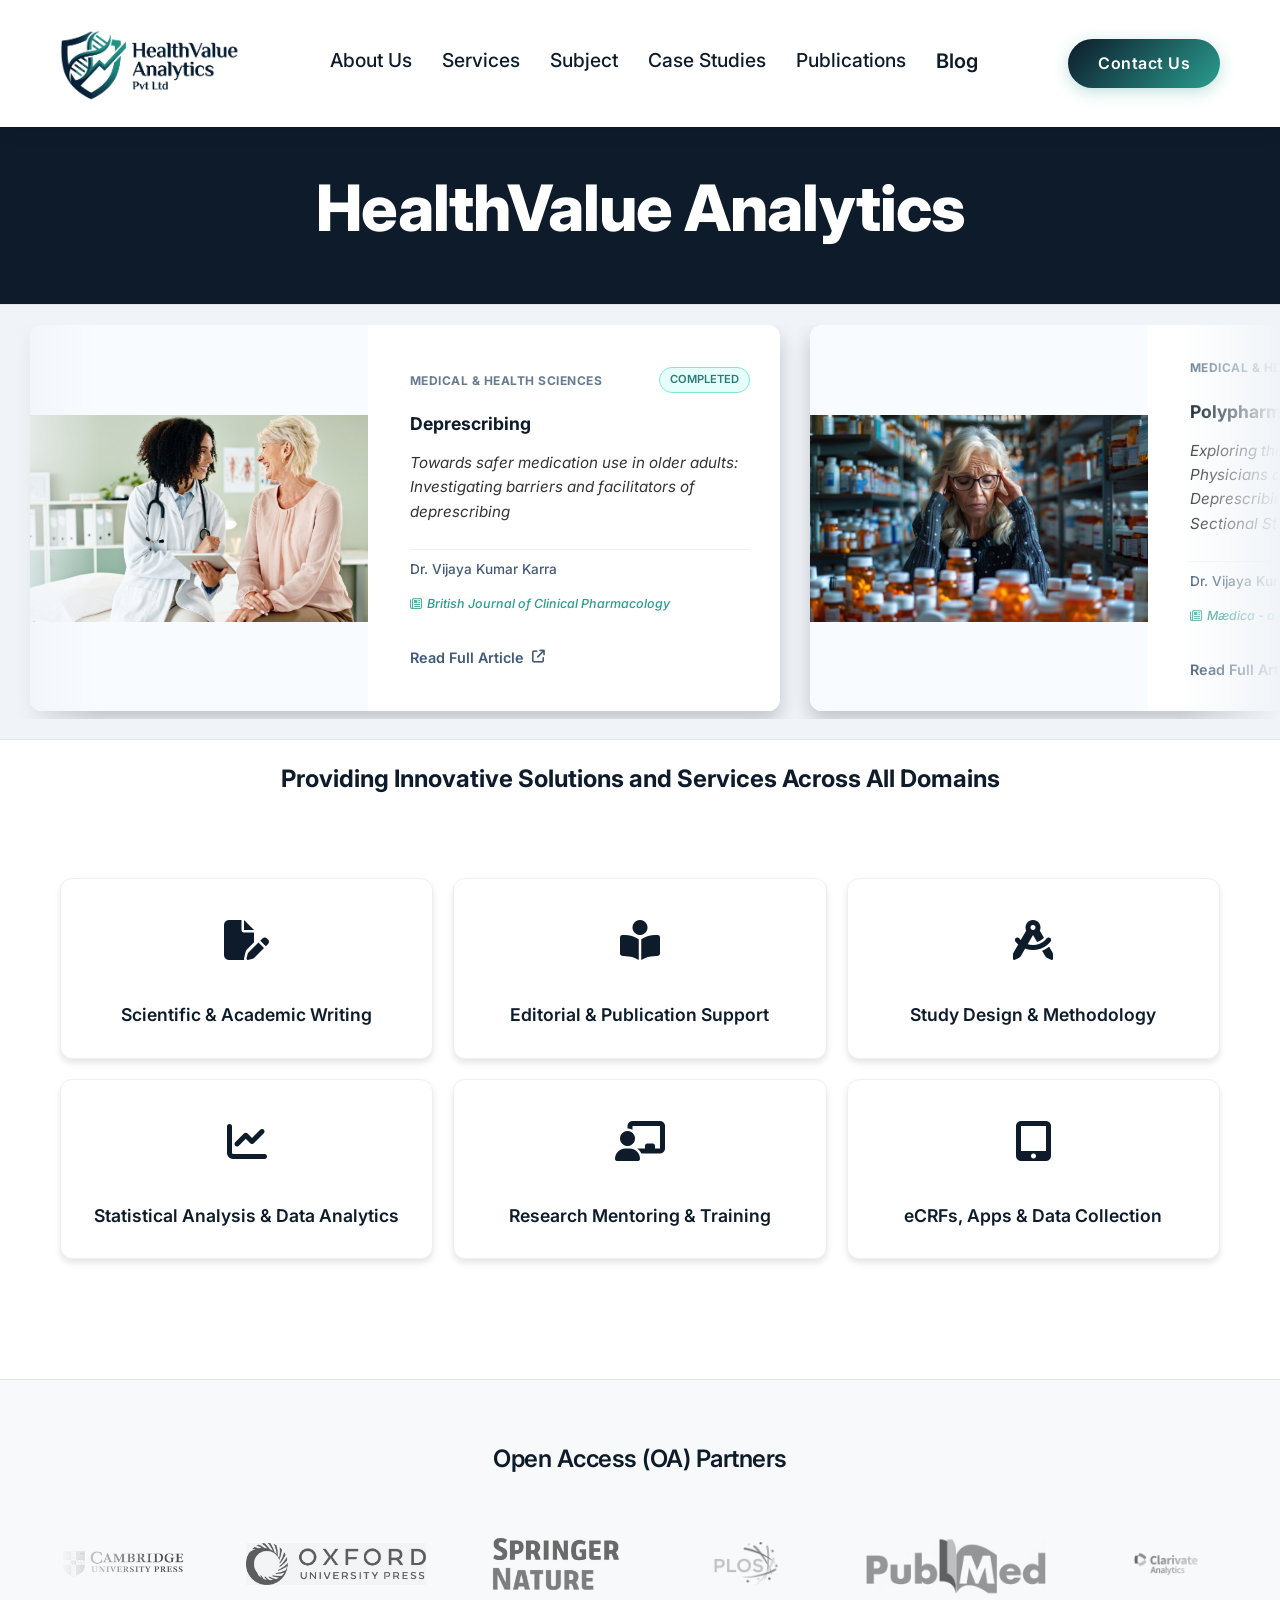
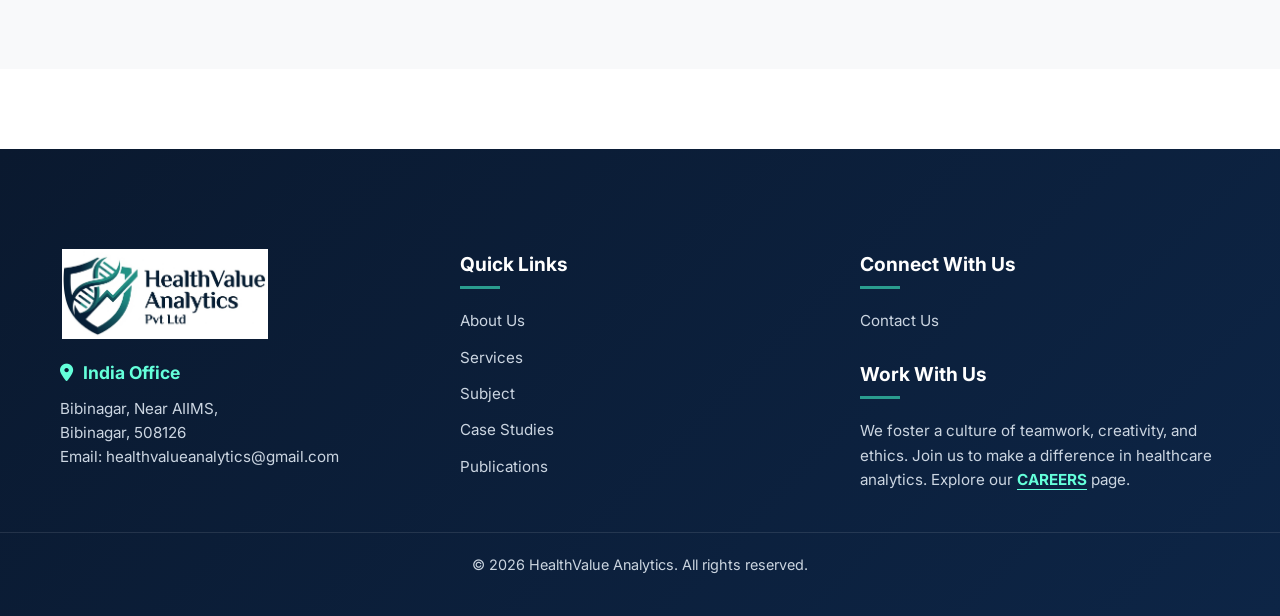
==== commit ac085a36: "Refine navigation system, add active state highlighting, implement section toggling, and add Publica" ====
--- a/index.html
+++ b/index.html
@@ -29,7 +29,7 @@
                 <a href="#our-services" id="nav-services">Services</a>
                 <a href="#subject-coverage" id="nav-subject">Subject</a>
                 <a href="#">Case Studies</a>
-                <a href="#">Publications</a>
+                <a href="publications.html">Publications</a>
                 <a href="blog.html" class="nav-blog">Blog</a>
             </div>
             <a href="contact.html" class="btn-contact">Contact Us</a>
@@ -61,6 +61,7 @@
     <!-- About Us Section -->
     <section id="about-us" class="about-us">
         <div class="container">
+            <button class="section-close-btn" title="Close section"><i class="fa-solid fa-xmark"></i> Close</button>
             <div class="about-content">
                 <p><strong>HealthValue Analytics</strong> is a leading academic and scientific platform dedicated to advancing excellence in research, healthcare, and evidence-based decision-making. We provide comprehensive writing, editing, and analytical services to researchers, clinicians, academicians, institutions, and industry partners across the globe.</p>
                 
@@ -102,6 +103,7 @@
     <!-- Services Section (Hidden by default, reuses about-us styles) -->
     <section id="our-services" class="about-us">
         <div class="container">
+            <button class="section-close-btn" title="Close section"><i class="fa-solid fa-xmark"></i> Close</button>
             <div class="about-content">
                 <p><strong>HealthValue Analytics</strong> delivers integrated scientific, analytical, and editorial solutions to support high-quality research, evidence generation, and impactful dissemination across academia, healthcare, and life sciences.</p>
                 
@@ -156,6 +158,17 @@
 
                 <hr style="margin: 30px 0; border: 0; border-top: 1px solid #e1e4e8;">
 
+                <h3>eCRFs, Apps &amp; Data Collection Forms</h3>
+                <ul>
+                    <li>Custom electronic Case Report Form (eCRF) design</li>
+                    <li>Simple web &amp; mobile app development for clinical data capture</li>
+                    <li>Patient-facing and investigator-facing data collection tools</li>
+                    <li>REDCap, KoBoToolbox &amp; custom platform setup</li>
+                    <li>Offline-capable forms for low-connectivity settings</li>
+                </ul>
+
+                <hr style="margin: 30px 0; border: 0; border-top: 1px solid #e1e4e8;">
+
                 <h3>Our Commitment</h3>
                 <ul>
                     <li>Scientific rigor and ethical integrity</li>
@@ -174,6 +187,7 @@
     <!-- Subject Coverage Section (Hidden by default, reuses about-us styles) -->
     <section id="subject-coverage" class="about-us">
         <div class="container">
+            <button class="section-close-btn" title="Close section"><i class="fa-solid fa-xmark"></i> Close</button>
             <div class="about-content">
                 <p><strong>Across All Disciplines</strong></p>
                 <p>HealthValue Analytics offers comprehensive medical, scientific, and technical writing services across a wide spectrum of disciplines. Our expertise spans both medical and non-medical domains, supporting academic, clinical, regulatory, and industry-focused research and documentation needs.</p>
@@ -318,6 +332,13 @@
                         <i class="fa-solid fa-chalkboard-user"></i>
                     </div>
                     <h3>Research Mentoring & Training</h3>
+                </div>
+                <!-- Card 6 -->
+                <div class="service-card" data-service="6">
+                    <div class="icon-box">
+                        <i class="fa-solid fa-tablet-screen-button"></i>
+                    </div>
+                    <h3>eCRFs, Apps &amp; Data Collection</h3>
                 </div>
             </div>
 
@@ -403,7 +424,7 @@
                     <li><a href="#our-services">Services</a></li>
                     <li><a href="#subject-coverage">Subject</a></li>
                     <li><a href="#">Case Studies</a></li>
-                    <li><a href="#">Publications</a></li>
+                    <li><a href="publications.html">Publications</a></li>
                 </ul>
             </div>
 
--- a/style.css
+++ b/style.css
@@ -229,7 +229,7 @@
 
 .services-grid {
     display: grid;
-    grid-template-columns: repeat(5, 1fr);
+    grid-template-columns: repeat(3, 1fr);
     gap: 20px;
     margin-bottom: 40px;
 }
@@ -397,7 +397,7 @@
 /* Responsive Design */
 @media (max-width: 1024px) {
     .services-grid {
-        grid-template-columns: repeat(3, 1fr);
+        grid-template-columns: repeat(2, 1fr);
     }
 }
 
@@ -426,6 +426,16 @@
     
     .details-inner h2 {
         font-size: 1.5rem;
+    }
+
+    .update-card.has-image {
+        min-width: 320px;
+        flex-direction: column; /* Stack on mobile */
+    }
+
+    .card-image-side {
+        flex: 0 0 180px; /* Fixed height for image on mobile */
+        width: 100%;
     }
 }
 
@@ -473,7 +483,7 @@
 .marquee-track {
     display: inline-flex;
     gap: 30px;
-    animation: scroll-left 25s linear infinite;
+    animation: scroll-left 120s linear infinite;
     padding-left: 30px; /* Initial offset */
 }
 
@@ -494,65 +504,208 @@
 }
 
 .update-card {
-    background-color: var(--white);
-    padding: 15px 20px;
-    border-radius: 8px;
-    box-shadow: 0 2px 4px rgba(0,0,0,0.05);
-    min-width: 300px;
+    /* Background color is set inline via JS */
+    padding: 20px 25px;
+    border-radius: 12px;
+    box-shadow: 0 4px 10px rgba(0,0,0,0.05); /* Softer shadow */
+    min-width: 350px; /* Slightly wider */
+    min-height: 240px; /* Ensure enough height for full content */
     text-decoration: none;
     color: var(--text-dark);
     display: flex;
     flex-direction: column;
-    gap: 5px;
-    transition: transform 0.2s, box-shadow 0.2s;
-    border-left: 4px solid var(--primary-color);
+    gap: 12px;
+    transition: transform 0.3s, box-shadow 0.3s;
+    border: 1px solid rgba(0,0,0,0.05); /* Subtle border */
+    position: relative; /* For absolute icon positioning */
+    overflow: visible; /* Ensure text can wrap and be seen */
+    white-space: normal !important; /* Force override marquee nowrap inheritance */
+}
+
+.card-bg-icon {
+    position: absolute;
+    bottom: -15px; /* Partially cut off at bottom */
+    right: -10px; /* Partially cut off at right */
+    font-size: 5rem; /* Large watermark */
+    opacity: 0.1; /* Very subtle */
+    color: var(--primary-color);
+    pointer-events: none;
+    z-index: 0;
+    transform: rotate(-15deg);
+}
+
+.card-header, .card-topic, .card-slr-title {
+    position: relative;
+    z-index: 1; /* Ensure text is above icon */
 }
 
 .update-card:hover {
-    transform: translateY(-2px);
-    box-shadow: 0 4px 8px rgba(0,0,0,0.1);
-    background-color: #fff;
-}
-
-.update-type {
+    transform: translateY(-5px);
+    box-shadow: 0 8px 15px rgba(0,0,0,0.1);
+}
+
+.card-header {
+    display: flex;
+    justify-content: space-between;
+    align-items: center;
+    margin-bottom: 5px;
+}
+
+.card-category {
     font-size: 0.75rem;
     font-weight: 700;
     text-transform: uppercase;
     letter-spacing: 0.5px;
-}
-
-.update-type.paper {
-    color: #2a9d8f;
-}
-
-.update-type.news {
-    color: #d62828; /* Different color for news */
-}
-
-.update-card h4 {
-    font-size: 1rem;
+    color: #555;
+    opacity: 0.8;
+}
+
+.card-status {
+    font-size: 0.7rem;
+    font-weight: 600;
+    padding: 3px 10px;
+    border-radius: 20px;
+    text-transform: uppercase;
+    background-color: rgba(255,255,255,0.6);
+    color: #333;
+    border: 1px solid rgba(0,0,0,0.1);
+}
+
+/* Status specific colors if needed, or rely on general badge style */
+.card-status.upcoming { color: #0277bd; }
+.card-status.published { color: #2e7d32; }
+.card-status.in-review { color: #ef6c00; }
+.card-status.drafting { color: #8e24aa; }
+.card-status.completed { 
+    background-color: #e6fffa; 
+    color: #2c7a7b; 
+    border-color: #81e6d9;
+}
+
+
+.card-topic {
+    font-size: 1.1rem;
     font-weight: 700;
     color: var(--primary-color);
     margin: 0;
-    white-space: normal; /* Allow title to wrap if needed, though card is wide */
-}
-
-.update-card p {
+    line-height: 1.3;
+    white-space: normal !important;
+    word-wrap: break-word;
+}
+
+.card-slr-title {
+    font-size: 0.95rem;
+    font-style: italic;
+    color: #444;
+    margin: 0;
+    line-height: 1.6;
+    white-space: normal !important;
+    overflow: visible;
+    word-wrap: break-word;
+    overflow-wrap: break-word;
+}
+
+.update-card.has-image {
+    border: none;
+    box-shadow: 0 10px 20px rgba(0,0,0,0.2);
+    min-width: 750px; /* Increased to give more space for full text */
+    min-height: 280px; /* Taller for split layout visibility */
+    padding: 0;
+    flex-direction: row;
+    background: #ffffff;
+    overflow: hidden; /* Re-enable clip for clean rounded corners with image side */
+}
+
+.card-image-side {
+    flex: 0 0 45%; /* Slightly larger image side */
+    background-size: contain; /* Show full image */
+    background-repeat: no-repeat;
+    background-position: center;
+    background-color: #f8fbff; /* Soft background to fill gaps */
+    min-height: 100%;
+}
+
+.card-text-side {
+    flex: 1;
+    min-width: 0; /* Critical flex fix for wrapping */
+    padding: 30px; /* Increased padding */
+    display: flex;
+    flex-direction: column;
+    gap: 15px;
+    background: #ffffff;
+    justify-content: center;
+    overflow: visible;
+}
+
+.update-card.has-image .card-category {
+    color: var(--accent-color);
+}
+
+.update-card.has-image .card-topic {
+    color: var(--primary-color);
+}
+
+.update-card.has-image .card-slr-title {
+    color: var(--text-dark);
+}
+
+.card-author {
+    font-size: 0.85rem;
+    font-weight: 500;
+    margin-top: auto; /* Push to bottom */
+    color: var(--accent-color);
+    line-height: 1.4;
+}
+
+.card-journal {
+    font-size: 0.78rem;
+    font-weight: 500;
+    font-style: italic;
+    color: #2a9d8f;
+    margin-top: 2px;
+    display: flex;
+    align-items: center;
+    gap: 5px;
+}
+
+.card-journal i {
+    font-size: 0.75rem;
+    opacity: 0.8;
+}
+
+.update-card.has-image .card-author {
+    border-top: 1px solid rgba(0,0,0,0.05);
+    padding-top: 10px;
+    margin-top: 10px;
+}
+
+.update-card.has-image .card-journal {
+    margin-top: 0;
+    padding-bottom: 2px;
+}
+
+.card-action {
+    display: flex;
+    align-items: center;
+    gap: 8px;
+    margin-top: 15px;
+    color: var(--accent-color);
+    font-weight: 600;
     font-size: 0.9rem;
-    color: #555;
-    margin: 0;
-    white-space: normal;
-    display: -webkit-box;
-    -webkit-line-clamp: 2; /* Limit description lines */
-    line-clamp: 2; /* Standard property */
-    -webkit-box-orient: vertical;
-    overflow: hidden;
-}
-
-.update-date {
+    transition: all 0.3s ease;
+}
+
+.card-action i {
     font-size: 0.8rem;
-    color: #888;
-    margin-top: 5px;
+    transition: transform 0.3s ease;
+}
+
+.update-card:hover .card-action {
+    color: var(--primary-color);
+}
+
+.update-card:hover .card-action i {
+    transform: translate(3px, -3px);
 }
 
 /* Enquiry Modal */
@@ -908,6 +1061,39 @@
 .about-us.open {
     display: block;
     animation: fadeIn 0.5s ease;
+}
+
+/* Active nav link when section is open */
+.nav-links a.nav-active {
+    color: #2a9d8f !important;
+    font-weight: 700;
+}
+.nav-links a.nav-active::after {
+    width: 100% !important;
+    background-color: #2a9d8f;
+}
+
+/* Close button inside sections */
+.section-close-btn {
+    display: flex;
+    align-items: center;
+    gap: 6px;
+    margin: 0 0 20px auto;
+    background: none;
+    border: 1.5px solid #d0d8e4;
+    color: #666;
+    font-size: 0.82rem;
+    font-weight: 600;
+    font-family: 'Inter', sans-serif;
+    padding: 6px 16px;
+    border-radius: 50px;
+    cursor: pointer;
+    transition: all 0.25s ease;
+}
+.section-close-btn:hover {
+    background: #fff0f0;
+    border-color: #e07070;
+    color: #c0392b;
 }
 
 .section-title {
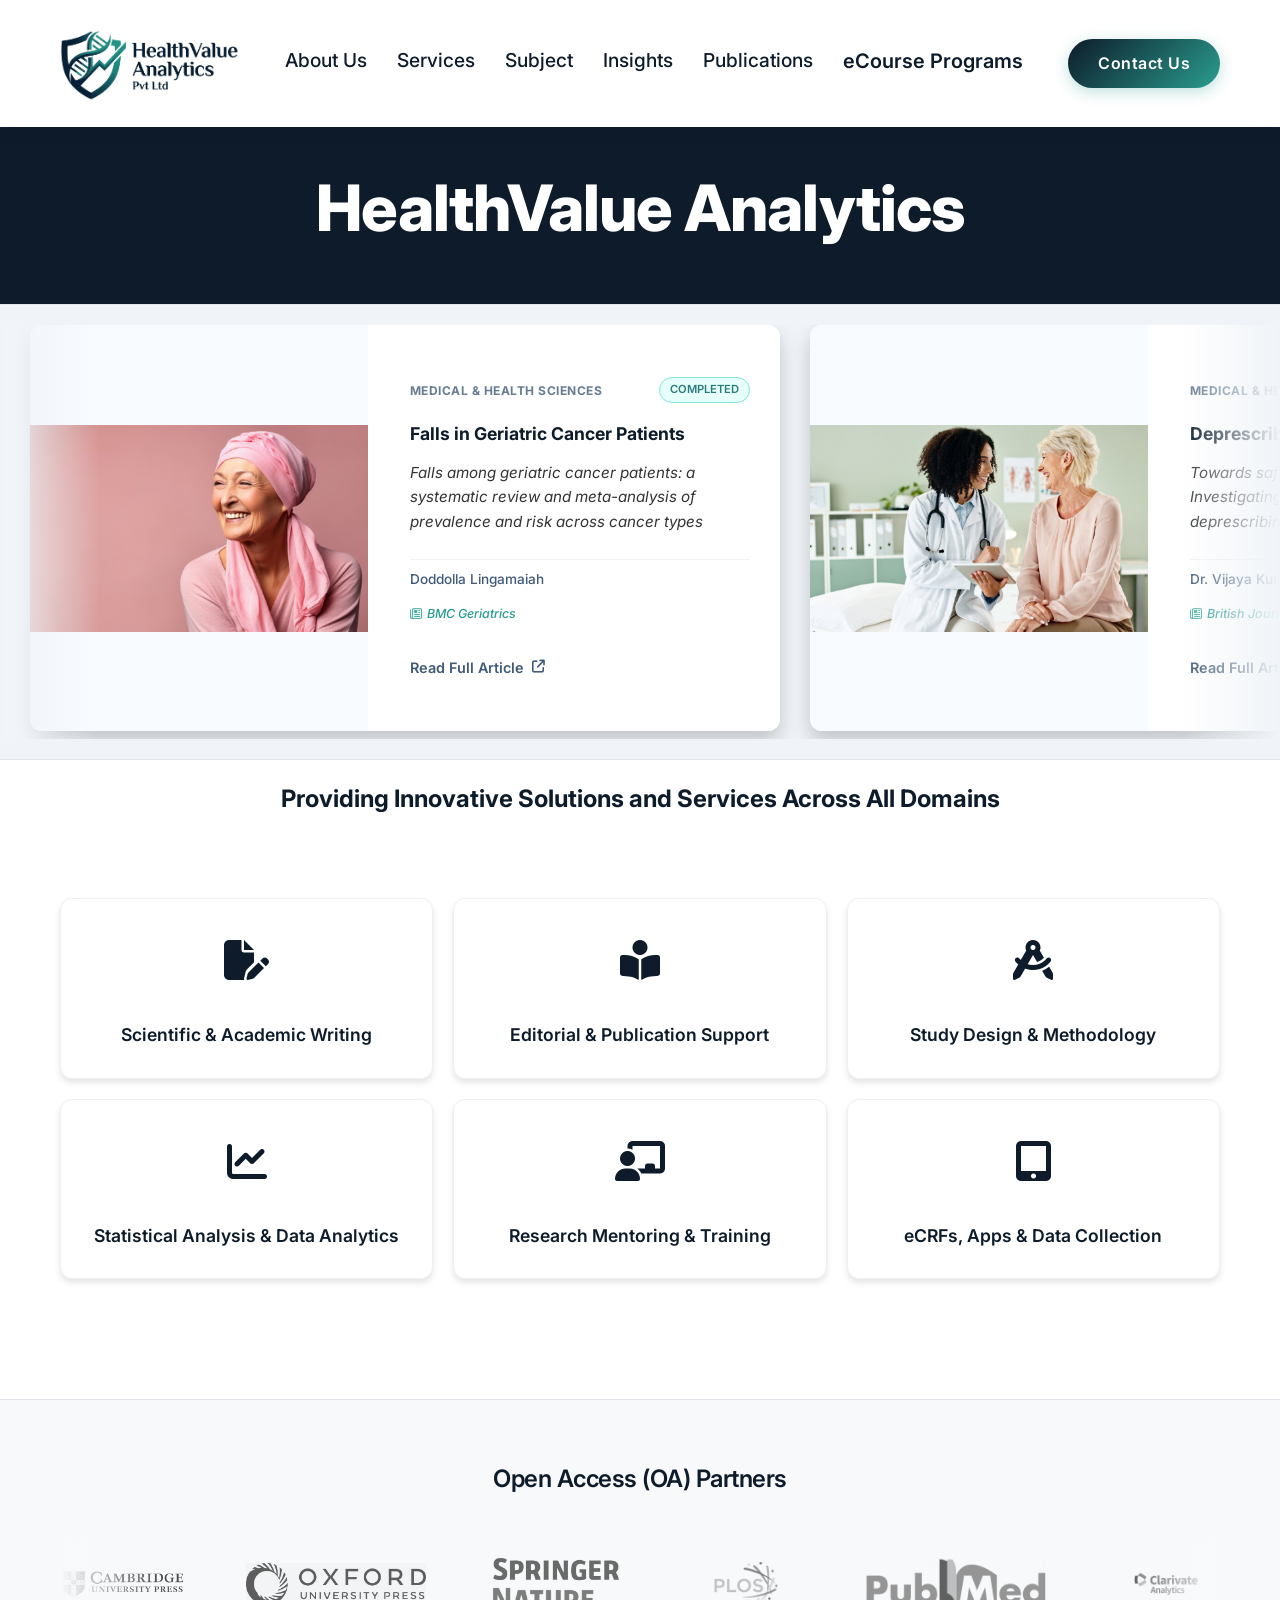
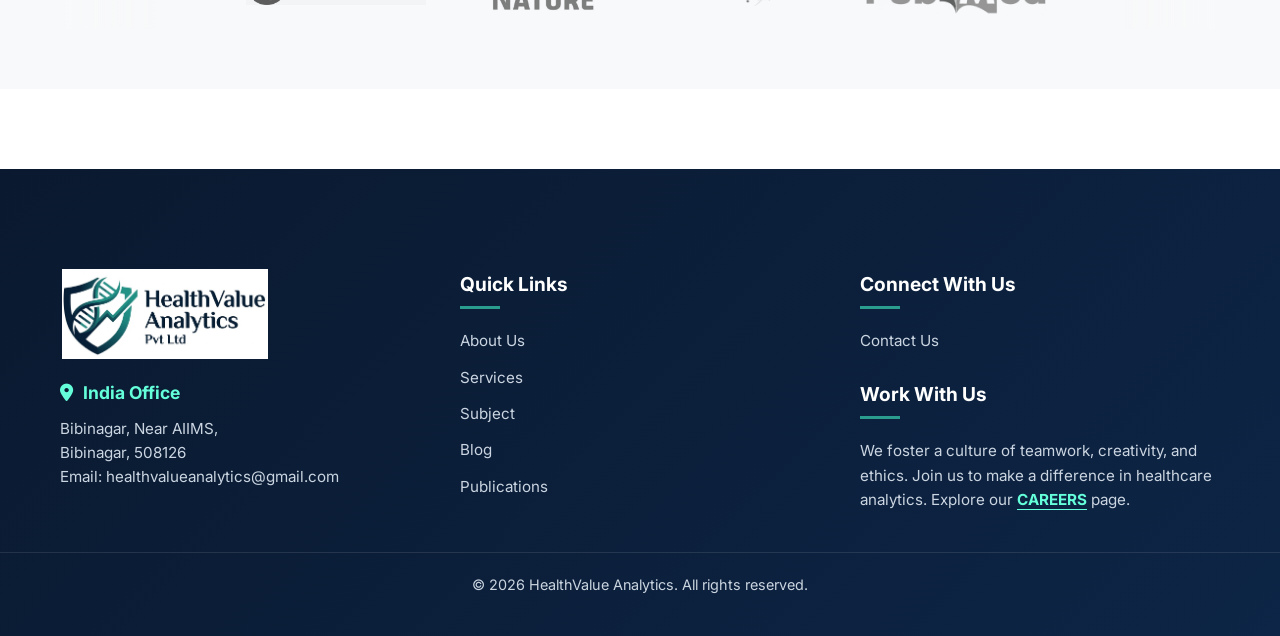
==== commit c615a0b7: "Upgrade: Rebranded blog to Insights, updated HEOR/PV course portals, and enhanced global typography/" ====
--- a/index.html
+++ b/index.html
@@ -28,9 +28,9 @@
                 <a href="#about-us" id="nav-about">About Us</a>
                 <a href="#our-services" id="nav-services">Services</a>
                 <a href="#subject-coverage" id="nav-subject">Subject</a>
-                <a href="#">Case Studies</a>
+                <a href="blog.html">Insights</a>
                 <a href="publications.html">Publications</a>
-                <a href="blog.html" class="nav-blog">Blog</a>
+                <a href="ecourses.html" class="nav-ecourses">eCourse Programs</a>
             </div>
             <a href="contact.html" class="btn-contact">Contact Us</a>
         </div>
@@ -423,7 +423,7 @@
                     <li><a href="#about-us">About Us</a></li>
                     <li><a href="#our-services">Services</a></li>
                     <li><a href="#subject-coverage">Subject</a></li>
-                    <li><a href="#">Case Studies</a></li>
+                    <li><a href="blog.html">Blog</a></li>
                     <li><a href="publications.html">Publications</a></li>
                 </ul>
             </div>
@@ -468,6 +468,6 @@
         </div>
     </div>
 
-    <script src="script.js"></script>
+    <script src="script.js?v=1.1"></script>
 </body>
 </html>
--- a/style.css
+++ b/style.css
@@ -106,7 +106,7 @@
     width: 100%;
 }
 
-.nav-links .nav-blog {
+.nav-links .nav-ecourses {
     font-size: 1.25rem;
     font-weight: 600;
 }
@@ -708,21 +708,22 @@
     transform: translate(3px, -3px);
 }
 
-/* Enquiry Modal */
+/* Premium Modal & Form Styling */
 .modal-overlay {
     position: fixed;
     top: 0;
     left: 0;
     width: 100%;
     height: 100%;
-    background-color: rgba(0, 0, 0, 0.6); /* Semi-transparent backdrop */
-    z-index: 2000; /* Above everything */
+    background: rgba(13, 27, 42, 0.4);
+    backdrop-filter: blur(8px);
+    z-index: 2000;
     display: flex;
     justify-content: center;
     align-items: center;
     opacity: 0;
     visibility: hidden;
-    transition: all 0.3s ease;
+    transition: all 0.4s cubic-bezier(0.4, 0, 0.2, 1);
 }
 
 .modal-overlay.open {
@@ -731,17 +732,273 @@
 }
 
 .modal-content {
-    background-color: var(--white);
+    background: rgba(255, 255, 255, 0.9);
+    backdrop-filter: blur(20px);
+    border-radius: 24px;
     padding: 40px;
+    max-width: 800px;
+    width: 95%;
+    margin: 20px auto;
+    box-shadow: 0 25px 50px -12px rgba(0, 0, 0, 0.25), 
+                inset 0 0 0 1px rgba(255, 255, 255, 0.5);
+    border: none;
+    max-height: 90vh;
+    overflow-y: auto;
+    position: relative;
+    transform: translateY(30px) scale(0.95);
+    transition: all 0.5s cubic-bezier(0.34, 1.56, 0.64, 1);
+}
+
+.modal-overlay.open .modal-content {
+    transform: translateY(0) scale(1);
+}
+
+.modal-close {
+    position: absolute;
+    top: 20px;
+    right: 20px;
+    width: 40px;
+    height: 40px;
+    background: #f1f5f9;
+    border: none;
+    border-radius: 50%;
+    font-size: 24px;
+    color: #64748b;
+    cursor: pointer;
+    display: flex;
+    align-items: center;
+    justify-content: center;
+    transition: all 0.2s;
+    z-index: 10;
+}
+
+.modal-close:hover {
+    background: #e2e8f0;
+    color: #0f172a;
+    transform: rotate(90deg);
+}
+
+.modal-header {
+    text-align: center;
+    margin-bottom: 30px;
+}
+
+.modal-header h2 {
+    font-size: 2rem;
+    font-weight: 800;
+    color: #0f172a;
+    margin-bottom: 8px;
+    letter-spacing: -0.5px;
+}
+
+.modal-subtitle {
+    color: #64748b;
+    font-size: 1rem;
+}
+
+/* Multi-step progress */
+.form-progress {
+    display: flex;
+    justify-content: center;
+    gap: 12px;
+    margin-bottom: 35px;
+}
+
+.progress-step {
+    width: 45px;
+    height: 6px;
+    background: #e2e8f0;
+    border-radius: 10px;
+    transition: all 0.3s ease;
+}
+
+.progress-step.active {
+    background: #2a9d8f;
+    width: 60px;
+}
+
+.progress-step.completed {
+    background: #1a3a5c;
+}
+
+/* Form Sections (Steps) */
+.form-step {
+    display: none;
+    animation: fadeIn 0.4s ease;
+}
+
+.form-step.active {
+    display: block;
+}
+
+@keyframes fadeIn {
+    from { opacity: 0; transform: translateX(10px); }
+    to { opacity: 1; transform: translateX(0); }
+}
+
+.form-section-title {
+    display: flex;
+    align-items: center;
+    gap: 12px;
+    font-size: 1.25rem;
+    font-weight: 700;
+    color: #1e293b;
+    margin-bottom: 24px;
+    padding-bottom: 12px;
+    border-bottom: 1px solid #f1f5f9;
+}
+
+.form-section-title i {
+    color: #2a9d8f;
+    font-size: 1.1rem;
+}
+
+.form-grid {
+    display: grid;
+    grid-template-columns: repeat(2, 1fr);
+    gap: 20px;
+}
+
+@media (max-width: 640px) {
+    .form-grid { grid-template-columns: 1fr; }
+}
+
+.form-group {
+    margin-bottom: 20px;
+}
+
+.form-group.full-width {
+    grid-column: 1 / -1;
+}
+
+.form-group label {
+    display: block;
+    font-size: 0.9rem;
+    font-weight: 600;
+    color: #334155;
+    margin-bottom: 8px;
+}
+
+.form-group input, 
+.form-group select, 
+.form-group textarea {
+    width: 100%;
+    padding: 12px 16px;
+    background: #f8fafc;
+    border: 2px solid #f1f5f9;
     border-radius: 12px;
-    width: 90%;
-    max-width: 700px;
-    position: relative;
-    transform: translateY(20px);
-    transition: transform 0.3s ease;
-    box-shadow: 0 10px 25px rgba(0,0,0,0.2);
-}
-
+    font-size: 0.95rem;
+    color: #0f172a;
+    transition: all 0.2s;
+    font-family: 'Inter', sans-serif;
+}
+
+.form-group input:focus, 
+.form-group select:focus, 
+.form-group textarea:focus {
+    background: #fff;
+    border-color: #2a9d8f;
+    outline: none;
+    box-shadow: 0 0 0 4px rgba(42, 157, 143, 0.1);
+}
+
+.form-group input::placeholder {
+    color: #94a3b8;
+}
+
+/* Buttons */
+.form-navigation {
+    display: flex;
+    justify-content: space-between;
+    gap: 15px;
+    margin-top: 35px;
+    padding-top: 25px;
+    border-top: 1px solid #f1f5f9;
+}
+
+.btn-prev, .btn-next, .btn-submit-app {
+    padding: 14px 28px;
+    border-radius: 12px;
+    font-weight: 700;
+    font-size: 0.95rem;
+    cursor: pointer;
+    transition: all 0.2s;
+    display: flex;
+    align-items: center;
+    gap: 8px;
+    border: none;
+}
+
+.btn-prev {
+    background: #f1f5f9;
+    color: #475569;
+}
+
+.btn-prev:hover {
+    background: #e2e8f0;
+}
+
+.btn-next, .btn-submit-app {
+    background: linear-gradient(135deg, #2a9d8f 0%, #1a3a5c 100%);
+    color: #fff;
+    flex-grow: 1;
+    justify-content: center;
+    box-shadow: 0 10px 15px -3px rgba(42, 157, 143, 0.3);
+}
+
+.btn-next:hover, .btn-submit-app:hover {
+    transform: translateY(-2px);
+    box-shadow: 0 20px 25px -5px rgba(42, 157, 143, 0.4);
+    filter: brightness(1.1);
+}
+
+.btn-submit-app {
+    background: linear-gradient(135deg, #10b981 0%, #064e3b 100%);
+}
+
+/* Success State */
+.success-message {
+    text-align: center;
+    padding: 40px 20px;
+}
+
+.success-icon {
+    width: 80px;
+    height: 80px;
+    background: #ecfdf5;
+    color: #10b981;
+    border-radius: 50%;
+    display: flex;
+    align-items: center;
+    justify-content: center;
+    font-size: 40px;
+    margin: 0 auto 20px;
+    animation: scaleIn 0.5s cubic-bezier(0.34, 1.56, 0.64, 1);
+}
+
+@keyframes scaleIn {
+    from { transform: scale(0); }
+    to { transform: scale(1); }
+}
+
+.success-message h3 {
+    font-size: 1.75rem;
+    font-weight: 800;
+    color: #064e3b;
+    margin-bottom: 12px;
+}
+
+.success-message p {
+    color: #374151;
+    line-height: 1.6;
+}
+    transform: translateY(-2px);
+}
+
+/* Prevent background scroll when modal is open */
+body.modal-open {
+    overflow: hidden;
+}
 .modal-overlay.open .modal-content {
     transform: translateY(0);
 }
@@ -1499,9 +1756,35 @@
     border: 1px solid #e2e8f0;
     border-radius: 5px;
     font-size: 1rem;
-    font-family: inherit;
-    color: #4a5568;
-    background-color: #f8fafc;
+    /* --- Luxury Variables --- */
+    --hva-blue: #0d1b2a;
+    --hva-teal: #2a9d8f;
+    --hva-accent: #e9c46a;
+    --hva-white: #ffffff;
+    --hva-bg: #f8fafc;
+    --hva-text: #1e293b;
+    --hva-text-muted: #64748b;
+    --hva-glass: rgba(255, 255, 255, 0.8);
+    --hva-border: rgba(226, 232, 240, 0.8);
+    --hva-shadow: 0 10px 30px rgba(0,0,0,0.05);
+}
+
+/* --- Dark Mode Overrides --- */
+[data-theme="dark"] {
+    --hva-blue: #020617;
+    --hva-teal: #2dd4bf;
+    --hva-bg: #0f172a;
+    --hva-text: #f1f5f9;
+    --hva-text-muted: #94a3b8;
+    --hva-glass: rgba(15, 23, 42, 0.8);
+    --hva-border: rgba(30, 41, 59, 0.8);
+    --hva-shadow: 0 10px 40px rgba(0,0,0,0.3);
+}
+
+body {
+    background-color: var(--hva-bg);
+    color: var(--hva-text);
+    transition: background-color 0.3s, color 0.3s;
 }
 
 .careers-form-container .form-group textarea {
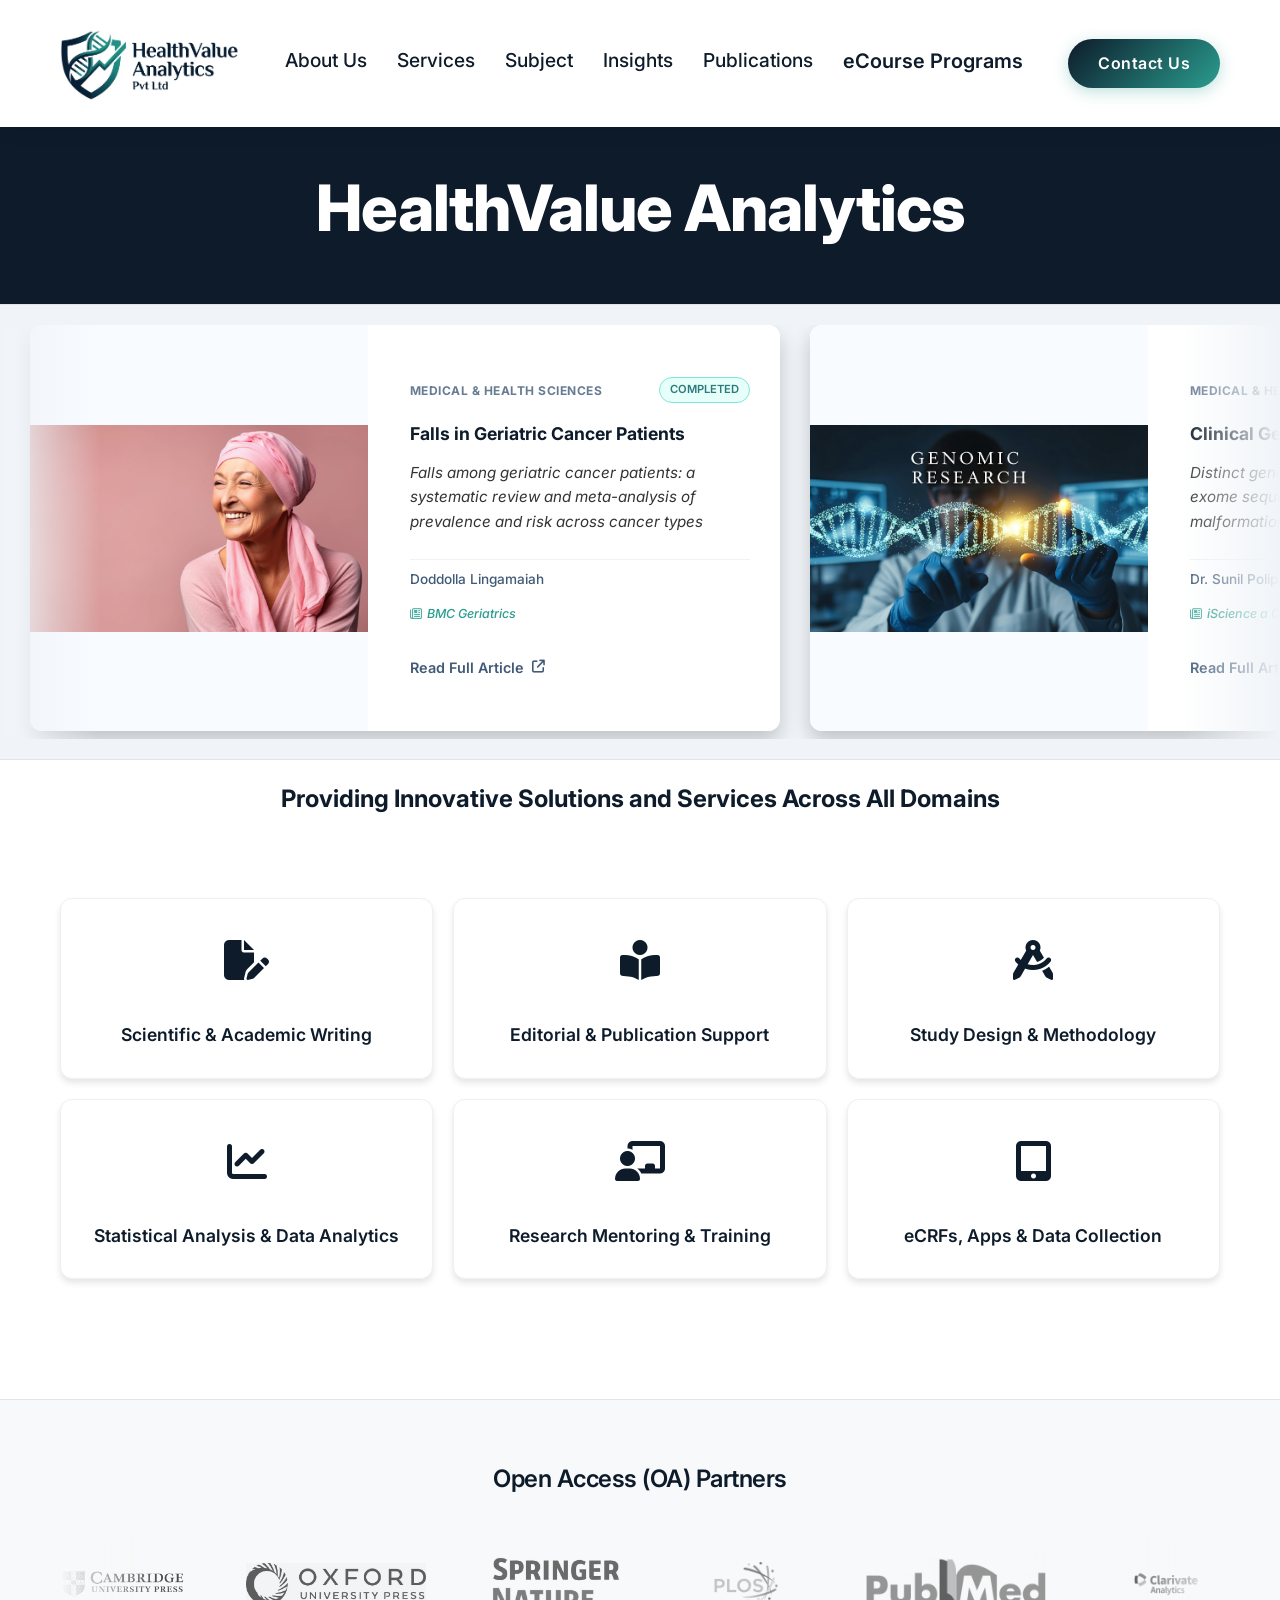
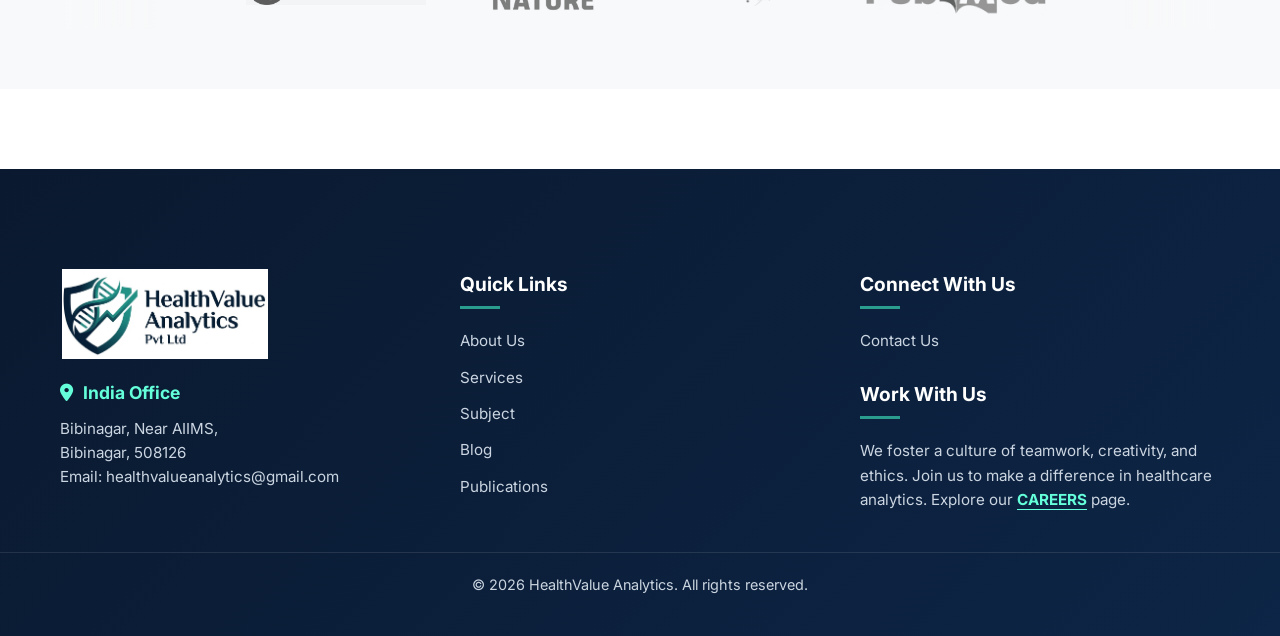
==== commit c580585b: "Update publications list and add new images" ====
--- a/index.html
+++ b/index.html
@@ -468,6 +468,6 @@
         </div>
     </div>
 
-    <script src="script.js?v=1.1"></script>
+    <script src="script.js?v=1.3"></script>
 </body>
 </html>
